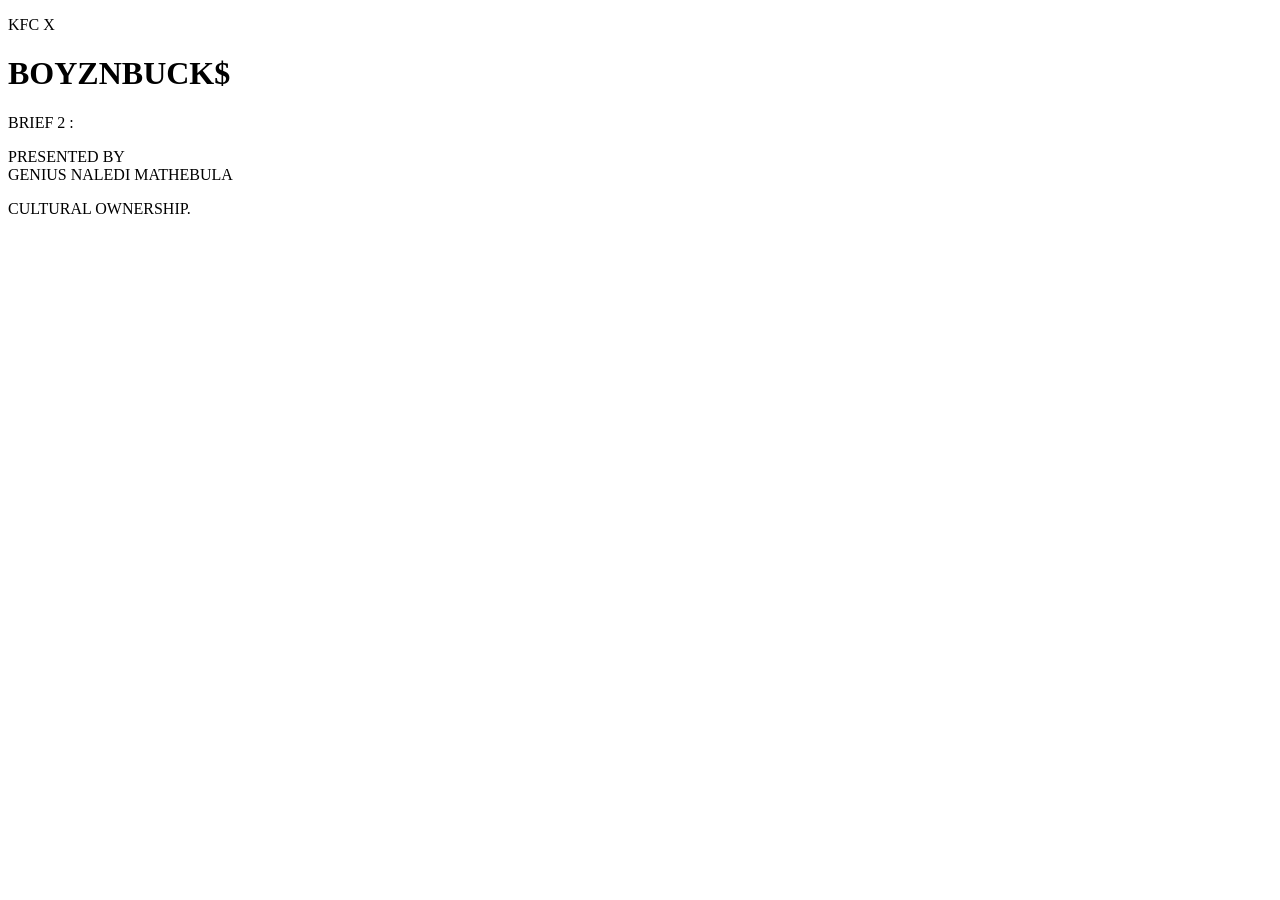
==== index.html @ d9305c6f "built cover page" ====
<!DOCTYPE html>
<html lang="en">
<head>
    <meta charset="UTF-8">
    <meta name="viewport" content="width=device-width, initial-scale=1.0">

    <title>KFC × BOYZNBUCK$</title>

    <link rel="stylesheet" href="css/style.css">
</head>

<body>

    <main class="cover">

        <div class="cover-content">

            <p class="eyebrow">KFC X</p>

            <h1>BOYZNBUCK$</h1>

            <p class="brief">BRIEF 2 :</p>

            <p class="presented">
                PRESENTED BY<br>
                GENIUS NALEDI MATHEBULA
            </p>

            <p class="theme">CULTURAL OWNERSHIP.</p>

        </div>

    </main>

    <script src="js/main.js"></script>

</body>
</html>
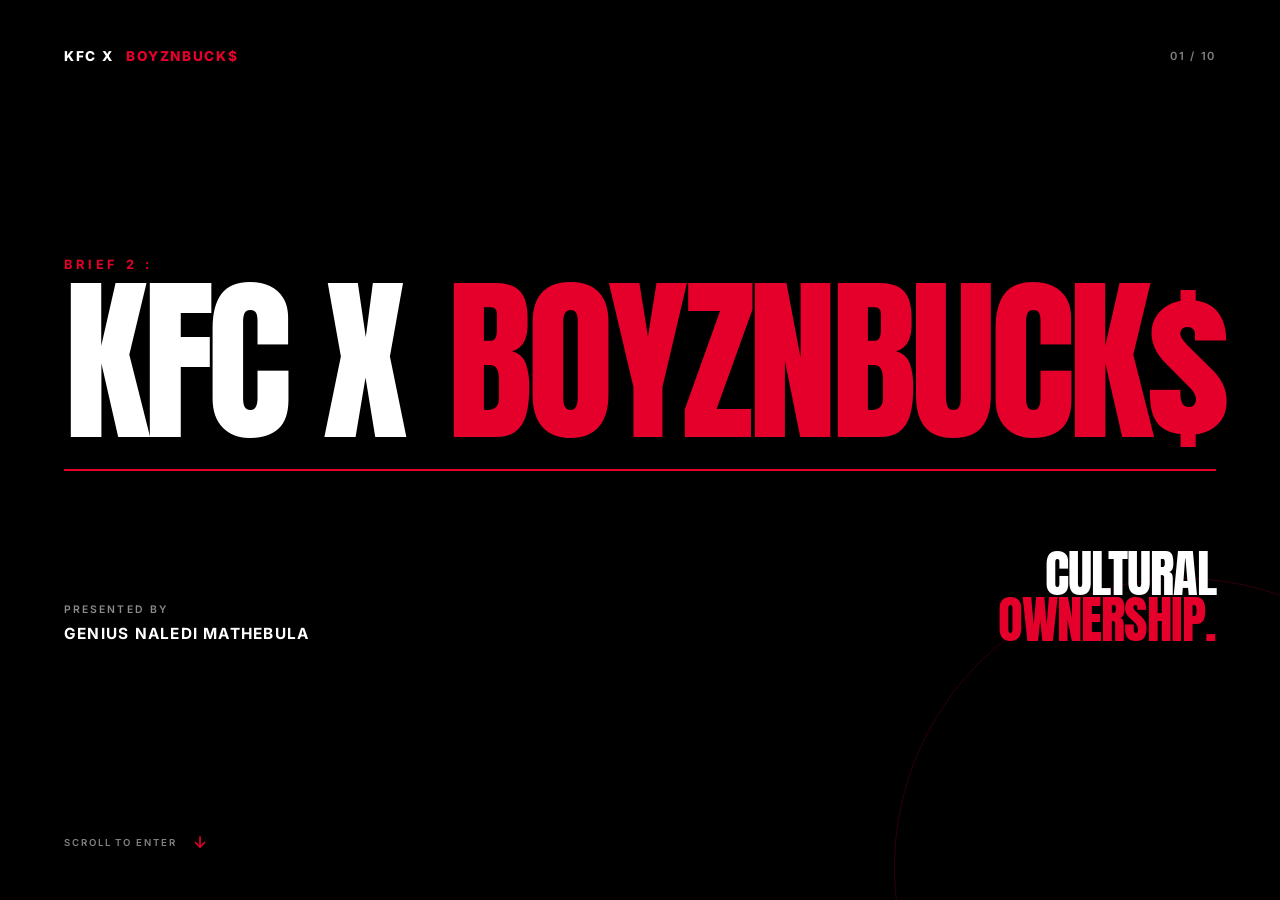
==== commit 773469ee: "refined collaboration title" ====
--- a/index.html
+++ b/index.html
@@ -1,38 +1,114 @@
 <!DOCTYPE html>
 <html lang="en">
+
 <head>
     <meta charset="UTF-8">
     <meta name="viewport" content="width=device-width, initial-scale=1.0">
 
-    <title>KFC × BOYZNBUCK$</title>
+    <title>KFC × BOYZNBUCK$ | Cultural Ownership</title>
 
+    <!-- Google Fonts -->
+    <link rel="preconnect" href="https://fonts.googleapis.com">
+    <link rel="preconnect" href="https://fonts.gstatic.com" crossorigin>
+
+    <link
+        href="https://fonts.googleapis.com/css2?family=Anton&family=Inter:wght@400;500;600;700;800;900&display=swap"
+        rel="stylesheet"
+    >
+
+    <!-- Main Stylesheet -->
     <link rel="stylesheet" href="css/style.css">
 </head>
 
 <body>
 
+    <!-- =================================
+         PAGE 01 — COVER
+    ================================== -->
+
     <main class="cover">
 
-        <div class="cover-content">
+        <!-- TOP BAR -->
+        <header class="cover-top">
 
-            <p class="eyebrow">KFC X</p>
+            <div class="brand-label">
+                KFC X
+                <span>BOYZNBUCK$</span>
+            </div>
 
-            <h1>BOYZNBUCK$</h1>
+            <div class="page-number">
+                01 / 10
+            </div>
 
-            <p class="brief">BRIEF 2 :</p>
+        </header>
 
-            <p class="presented">
-                PRESENTED BY<br>
-                GENIUS NALEDI MATHEBULA
+
+        <!-- MAIN CONTENT -->
+        <section class="cover-content">
+
+            <p class="brief">
+                BRIEF 2 :
             </p>
 
-            <p class="theme">CULTURAL OWNERSHIP.</p>
+           <h1 class="main-title">
+            <span class="kfc-title">KFC X</span>
+            <span class="boyz-title">BOYZNBUCK$</span>
+          </h1>
+            <div class="title-line"></div>
+
+
+            <!-- BOTTOM INFORMATION -->
+            <div class="bottom-content">
+
+                <div class="presented">
+
+                    <span>
+                        PRESENTED BY
+                    </span>
+
+                    <strong>
+                        GENIUS NALEDI MATHEBULA
+                    </strong>
+
+                </div>
+
+
+                <div class="theme">
+
+                    <span class="theme-white">
+                        CULTURAL
+                    </span>
+
+                    <span class="theme-red">
+                        OWNERSHIP.
+                    </span>
+
+                </div>
+
+            </div>
+
+        </section>
+
+
+        <!-- SCROLL INDICATOR -->
+        <div class="scroll-indicator">
+
+            <span>
+                SCROLL TO ENTER
+            </span>
+
+            <span class="scroll-arrow">
+                ↓
+            </span>
 
         </div>
 
     </main>
 
+
+    <!-- JavaScript -->
     <script src="js/main.js"></script>
 
 </body>
+
 </html>
--- a/css/style.css
+++ b/css/style.css
@@ -0,0 +1,493 @@
+/* =========================================
+   KFC × BOYZNBUCK$
+
+   PAGE 01 — COVER
+========================================= */
+
+
+/* =========================================
+   COLOUR SYSTEM
+========================================= */
+
+:root {
+    --black: #000000;
+    --white: #ffffff;
+    --kfc-red: #e4002b;
+    --soft-white: #f5f5f5;
+}
+
+
+/* =========================================
+   RESET
+========================================= */
+
+* {
+    margin: 0;
+    padding: 0;
+    box-sizing: border-box;
+}
+
+
+html {
+    scroll-behavior: smooth;
+}
+
+
+body {
+    width: 100%;
+    min-height: 100vh;
+
+    background: var(--black);
+    color: var(--white);
+
+    font-family: "Inter", Arial, Helvetica, sans-serif;
+
+    overflow-x: hidden;
+}
+
+
+/* =========================================
+   COVER
+========================================= */
+
+.cover {
+    position: relative;
+
+    width: 100%;
+    min-height: 100vh;
+
+    padding: 3rem 4rem;
+
+    display: flex;
+    align-items: center;
+
+    background: var(--black);
+
+    overflow: hidden;
+}
+
+
+/* =========================================
+   TOP BAR
+========================================= */
+
+.cover-top {
+    position: absolute;
+
+    top: 3rem;
+    left: 4rem;
+    right: 4rem;
+
+    display: flex;
+    align-items: center;
+    justify-content: space-between;
+
+    z-index: 10;
+}
+
+
+/* =========================================
+   BRAND LABEL
+========================================= */
+
+.brand-label {
+    display: flex;
+    align-items: center;
+
+    gap: 0.8rem;
+
+    font-size: 0.85rem;
+    font-weight: 800;
+
+    letter-spacing: 0.12em;
+
+    text-transform: uppercase;
+}
+
+
+.brand-label span {
+    color: var(--kfc-red);
+}
+
+
+/* =========================================
+   PAGE NUMBER
+========================================= */
+
+.page-number {
+    font-size: 0.7rem;
+
+    font-weight: 600;
+
+    letter-spacing: 0.15em;
+
+    color: rgba(255, 255, 255, 0.5);
+}
+
+
+/* =========================================
+   MAIN CONTENT
+========================================= */
+
+.cover-content {
+    position: relative;
+
+    z-index: 2;
+
+    width: 100%;
+    max-width: 1500px;
+
+    margin: 0 auto;
+}
+
+
+/* =========================================
+   BRIEF
+========================================= */
+
+.brief {
+    margin-bottom: 1rem;
+
+    font-size: clamp(0.75rem, 1vw, 1rem);
+
+    font-weight: 700;
+
+    letter-spacing: 0.3em;
+
+    color: var(--kfc-red);
+}
+
+
+/* =========================================
+   MAIN TITLE
+========================================= */
+
+.main-title {
+    font-family: "Anton", Impact, sans-serif;
+
+    font-size: clamp(5rem, 14vw, 13rem);
+
+    line-height: 0.82;
+
+    font-weight: 400;
+
+    letter-spacing: -0.035em;
+
+    text-transform: uppercase;
+
+    white-space: nowrap;
+
+    display: flex;
+    align-items: baseline;
+    gap: 0.25em;
+}
+
+
+/* =========================================
+   KFC X — WHITE
+========================================= */
+
+.kfc-title {
+    color: var(--white);
+}
+
+
+/* =========================================
+   BOYZNBUCK$ — RED
+========================================= */
+
+.boyz-title {
+    color: var(--kfc-red);
+}
+
+
+/* =========================================
+   RED LINE
+========================================= */
+
+.title-line {
+    width: 100%;
+
+    height: 2px;
+
+    margin-top: 2rem;
+
+    background: var(--kfc-red);
+
+    transform-origin: left;
+}
+
+
+/* =========================================
+   BOTTOM CONTENT
+========================================= */
+
+.bottom-content {
+    display: flex;
+
+    align-items: flex-end;
+
+    justify-content: space-between;
+
+    gap: 3rem;
+
+    margin-top: 5rem;
+}
+
+
+/* =========================================
+   PRESENTED BY
+========================================= */
+
+.presented {
+    display: flex;
+
+    flex-direction: column;
+
+    gap: 0.5rem;
+}
+
+
+.presented span {
+    font-size: 0.65rem;
+
+    font-weight: 600;
+
+    letter-spacing: 0.2em;
+
+    color: rgba(255, 255, 255, 0.55);
+}
+
+
+.presented strong {
+    font-size: clamp(0.8rem, 1.2vw, 1.1rem);
+
+    font-weight: 700;
+
+    letter-spacing: 0.08em;
+
+    text-transform: uppercase;
+}
+
+
+/* =========================================
+   CULTURAL OWNERSHIP
+========================================= */
+
+.theme {
+    display: flex;
+
+    flex-direction: column;
+
+    text-align: right;
+
+    font-family: "Anton", Impact, sans-serif;
+
+    font-size: clamp(2rem, 4vw, 4.5rem);
+
+    line-height: 0.9;
+
+    letter-spacing: -0.02em;
+
+    text-transform: uppercase;
+}
+
+
+.theme-white {
+    color: var(--white);
+}
+
+
+.theme-red {
+    color: var(--kfc-red);
+}
+
+
+/* =========================================
+   SCROLL INDICATOR
+========================================= */
+
+.scroll-indicator {
+    position: absolute;
+
+    left: 4rem;
+    bottom: 3rem;
+
+    display: flex;
+
+    align-items: center;
+
+    gap: 1rem;
+
+    font-size: 0.6rem;
+
+    font-weight: 600;
+
+    letter-spacing: 0.2em;
+
+    color: rgba(255, 255, 255, 0.5);
+
+    z-index: 10;
+}
+
+
+.scroll-arrow {
+    color: var(--kfc-red);
+
+    font-size: 1rem;
+
+    animation: arrowBounce 1.8s ease-in-out infinite;
+}
+
+
+/* =========================================
+   SUBTLE BACKGROUND DETAIL
+========================================= */
+
+.cover::before {
+    content: "";
+
+    position: absolute;
+
+    width: 45vw;
+    height: 45vw;
+
+    right: -15vw;
+    bottom: -20vw;
+
+    border: 1px solid rgba(228, 0, 43, 0.2);
+
+    border-radius: 50%;
+
+    pointer-events: none;
+}
+
+
+/* =========================================
+   ARROW ANIMATION
+========================================= */
+
+@keyframes arrowBounce {
+
+    0%,
+    100% {
+        transform: translateY(0);
+    }
+
+    50% {
+        transform: translateY(7px);
+    }
+}
+
+
+/* =========================================
+   TABLET
+========================================= */
+
+@media (max-width: 900px) {
+
+    .cover {
+        padding: 2rem;
+    }
+
+
+    .cover-top {
+        top: 2rem;
+
+        left: 2rem;
+        right: 2rem;
+    }
+
+
+    .main-title {
+        white-space: normal;
+
+        flex-wrap: wrap;
+
+        gap: 0.15em;
+    }
+
+
+    .bottom-content {
+        margin-top: 4rem;
+    }
+
+
+    .scroll-indicator {
+        left: 2rem;
+        bottom: 2rem;
+    }
+}
+
+
+/* =========================================
+   MOBILE
+========================================= */
+
+@media (max-width: 600px) {
+
+    .cover {
+        min-height: 100svh;
+
+        padding: 1.5rem;
+    }
+
+
+    .cover-top {
+        top: 1.5rem;
+
+        left: 1.5rem;
+        right: 1.5rem;
+    }
+
+
+    .brand-label {
+        font-size: 0.65rem;
+
+        gap: 0.45rem;
+
+        letter-spacing: 0.08em;
+    }
+
+
+    .page-number {
+        font-size: 0.55rem;
+    }
+
+
+    .main-title {
+        font-size: clamp(4rem, 19vw, 7rem);
+
+        line-height: 0.85;
+
+        gap: 0.12em;
+    }
+
+
+    .title-line {
+        margin-top: 1.5rem;
+    }
+
+
+    .bottom-content {
+        flex-direction: column;
+
+        align-items: flex-start;
+
+        margin-top: 3rem;
+
+        gap: 2.5rem;
+    }
+
+
+    .theme {
+        text-align: left;
+
+        font-size: clamp(2.5rem, 13vw, 4rem);
+    }
+
+
+    .scroll-indicator {
+        display: none;
+    }
+}
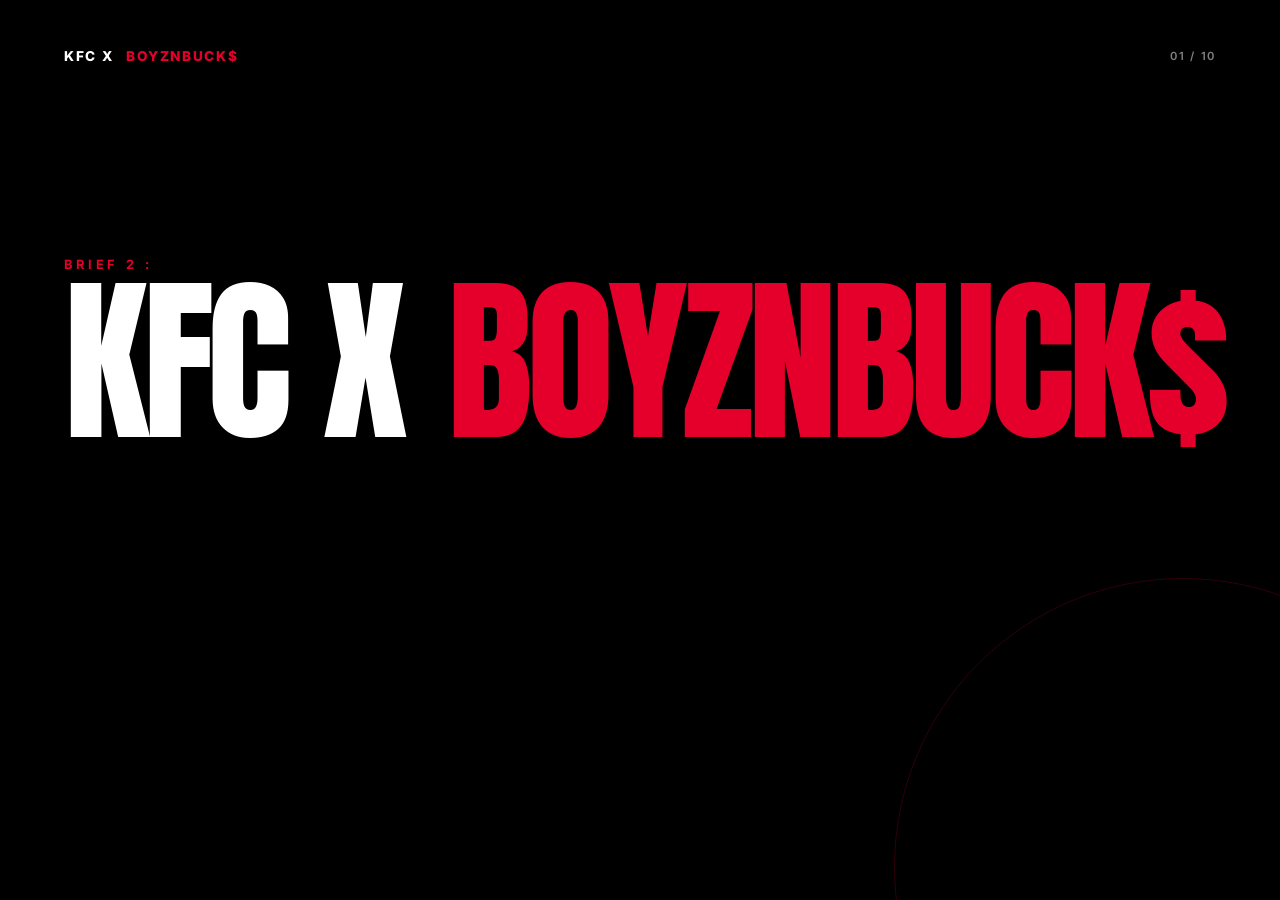
==== commit acb2d001: "added page navigation" ====
--- a/index.html
+++ b/index.html
@@ -91,18 +91,11 @@
 
 
         <!-- SCROLL INDICATOR -->
-        <div class="scroll-indicator">
-
-            <span>
-                SCROLL TO ENTER
-            </span>
-
-            <span class="scroll-arrow">
-                ↓
-            </span>
-
-        </div>
-
+        <a href="genius.html" class="scroll-indicator">
+            <span>SCROLL TO ENTER</span>
+            <span class="scroll-arrow">↓</span>
+        </a>
+        
     </main>
 
 
--- a/css/style.css
+++ b/css/style.css
@@ -309,27 +309,22 @@
 
 .scroll-indicator {
     position: absolute;
-
-    left: 4rem;
-    bottom: 3rem;
-
-    display: flex;
-
+    bottom: 2rem;
+    left: 50%;
+    transform: translateX(-50%);
+    display: flex;
+    flex-direction: column;
     align-items: center;
-
-    gap: 1rem;
-
-    font-size: 0.6rem;
-
-    font-weight: 600;
-
+    gap: 0.5rem;
+    color: var(--white);
+    text-decoration: none;
+    font-size: 0.65rem;
+    font-weight: 700;
     letter-spacing: 0.2em;
-
-    color: rgba(255, 255, 255, 0.5);
-
-    z-index: 10;
-}
-
+    text-transform: uppercase;
+    cursor: pointer;
+    z-index: 20;
+}
 
 .scroll-arrow {
     color: var(--kfc-red);
@@ -381,6 +376,62 @@
 
 
 /* =========================================
+   PAGE LOAD ANIMATION STATES
+========================================= */
+
+.brand-label {
+    opacity: 0;
+    transform: translateY(-20px);
+}
+
+
+.page-number {
+    opacity: 0;
+}
+
+
+.brief {
+    opacity: 0;
+    transform: translateY(20px);
+}
+
+
+.kfc-title {
+    opacity: 0;
+    transform: translateX(-80px);
+}
+
+
+.boyz-title {
+    opacity: 0;
+    transform: translateX(80px);
+}
+
+
+.title-line {
+    opacity: 0;
+    transform: scaleX(0);
+}
+
+
+.presented {
+    opacity: 0;
+    transform: translateY(30px);
+}
+
+
+.theme {
+    opacity: 0;
+    transform: translateY(30px);
+}
+
+
+.scroll-indicator {
+    opacity: 0;
+}
+
+
+/* =========================================
    TABLET
 ========================================= */
 
@@ -490,4 +541,389 @@
     .scroll-indicator {
         display: none;
     }
+}
+
+
+
+/* =========================================
+   PAGE 02 — GENIUS NALEDI MATHEBULA
+========================================= */
+
+
+/* =========================================
+   PAGE 02 BASE
+========================================= */
+
+.genius-page {
+    position: relative;
+
+    width: 100%;
+    min-height: 100vh;
+
+    padding: 3rem 4rem;
+
+    display: flex;
+    align-items: center;
+
+    background: var(--black);
+
+    color: var(--white);
+
+    overflow: hidden;
+}
+
+
+/* =========================================
+   PAGE 02 TOP BAR
+========================================= */
+
+.genius-top {
+    position: absolute;
+
+    top: 3rem;
+    left: 4rem;
+    right: 4rem;
+
+    display: flex;
+    align-items: center;
+    justify-content: space-between;
+
+    z-index: 10;
+}
+
+
+.page-label {
+    font-size: 0.75rem;
+
+    font-weight: 800;
+
+    letter-spacing: 0.15em;
+
+    text-transform: uppercase;
+
+    color: var(--white);
+}
+
+
+/* =========================================
+   PAGE 02 CONTENT
+========================================= */
+
+.genius-content {
+    width: 100%;
+    max-width: 1500px;
+
+    margin: 0 auto;
+
+    position: relative;
+
+    z-index: 2;
+}
+
+
+/* =========================================
+   INTRO LABEL
+========================================= */
+
+.intro-label {
+    margin-bottom: 1.5rem;
+
+    font-size: 0.8rem;
+
+    font-weight: 700;
+
+    letter-spacing: 0.3em;
+
+    color: var(--kfc-red);
+
+    text-transform: uppercase;
+}
+
+
+/* =========================================
+   GENIUS NAME
+========================================= */
+
+.genius-name {
+    max-width: 1200px;
+
+    font-family: "Anton", Impact, sans-serif;
+
+    font-size: clamp(5rem, 12vw, 12rem);
+
+    line-height: 0.82;
+
+    font-weight: 400;
+
+    letter-spacing: -0.035em;
+
+    text-transform: uppercase;
+}
+
+
+/* =========================================
+   NAME ACCENT
+========================================= */
+
+.genius-name span {
+    color: var(--kfc-red);
+}
+
+
+/* =========================================
+   DIVIDER
+========================================= */
+
+.genius-divider {
+    width: 100%;
+
+    height: 2px;
+
+    margin-top: 3rem;
+
+    background: var(--kfc-red);
+}
+
+
+/* =========================================
+   DESCRIPTION
+========================================= */
+
+.genius-description {
+    max-width: 650px;
+
+    margin-top: 3rem;
+}
+
+
+.genius-description p {
+    font-size: clamp(1rem, 1.6vw, 1.5rem);
+
+    line-height: 1.5;
+
+    font-weight: 500;
+
+    letter-spacing: -0.01em;
+
+    color: var(--soft-white);
+}
+
+
+/* =========================================
+   PAGE FOOTER
+========================================= */
+
+.page-footer {
+    position: absolute;
+
+    left: 4rem;
+    right: 4rem;
+    bottom: 3rem;
+
+    display: flex;
+
+    align-items: center;
+
+    gap: 1.5rem;
+
+    font-size: 0.6rem;
+
+    font-weight: 700;
+
+    letter-spacing: 0.18em;
+
+    color: rgba(255, 255, 255, 0.45);
+
+    text-transform: uppercase;
+}
+
+
+.footer-line {
+    width: 80px;
+
+    height: 1px;
+
+    background: var(--kfc-red);
+}
+
+
+/* =========================================
+   SUBTLE RED DETAIL
+========================================= */
+
+.genius-page::before {
+    content: "";
+
+    position: absolute;
+
+    width: 35vw;
+    height: 35vw;
+
+    right: -12vw;
+    top: -15vw;
+
+    border: 1px solid rgba(228, 0, 43, 0.25);
+
+    border-radius: 50%;
+
+    pointer-events: none;
+}
+
+
+/* =========================================
+   PAGE 02 TABLET
+========================================= */
+
+@media (max-width: 900px) {
+
+    .genius-page {
+        padding: 2rem;
+    }
+
+
+    .genius-top {
+        top: 2rem;
+
+        left: 2rem;
+        right: 2rem;
+    }
+
+
+    .genius-name {
+        font-size: clamp(4rem, 13vw, 9rem);
+    }
+
+
+    .page-footer {
+        left: 2rem;
+        right: 2rem;
+
+        bottom: 2rem;
+    }
+}
+
+
+/* =========================================
+   PAGE 02 MOBILE
+========================================= */
+
+@media (max-width: 600px) {
+
+    .genius-page {
+        min-height: 100svh;
+
+        padding: 1.5rem;
+    }
+
+
+    .genius-top {
+        top: 1.5rem;
+
+        left: 1.5rem;
+        right: 1.5rem;
+    }
+
+
+    .page-label {
+        font-size: 0.6rem;
+    }
+
+
+    .genius-name {
+        font-size: clamp(4rem, 18vw, 7rem);
+
+        line-height: 0.86;
+    }
+
+
+    .genius-divider {
+        margin-top: 2rem;
+    }
+
+
+    .genius-description {
+        margin-top: 2rem;
+    }
+
+
+    .genius-description p {
+        font-size: 1rem;
+    }
+
+
+    .page-footer {
+        left: 1.5rem;
+        right: 1.5rem;
+
+        bottom: 1.5rem;
+
+        gap: 0.8rem;
+    }
+
+
+    .footer-line {
+        width: 40px;
+    }
+}
+
+
+/* =========================================
+   PAGE NAVIGATION
+========================================= */
+
+.page-footer {
+    position: absolute;
+
+    left: 4rem;
+    right: 4rem;
+    bottom: 3rem;
+
+    display: flex;
+    align-items: center;
+    justify-content: space-between;
+
+    font-size: 0.6rem;
+    font-weight: 700;
+
+    letter-spacing: 0.18em;
+
+    text-transform: uppercase;
+
+    z-index: 20;
+}
+
+
+.page-progress {
+    display: flex;
+    align-items: center;
+
+    gap: 1.5rem;
+
+    color: rgba(255, 255, 255, 0.45);
+}
+
+
+.page-nav {
+    color: var(--white);
+
+    text-decoration: none;
+
+    transition:
+        color 0.3s ease,
+        transform 0.3s ease;
+}
+
+
+.page-nav:hover {
+    color: var(--kfc-red);
+}
+
+
+.previous:hover {
+    transform: translateX(-5px);
+}
+
+
+.next:hover {
+    transform: translateX(5px);
 }
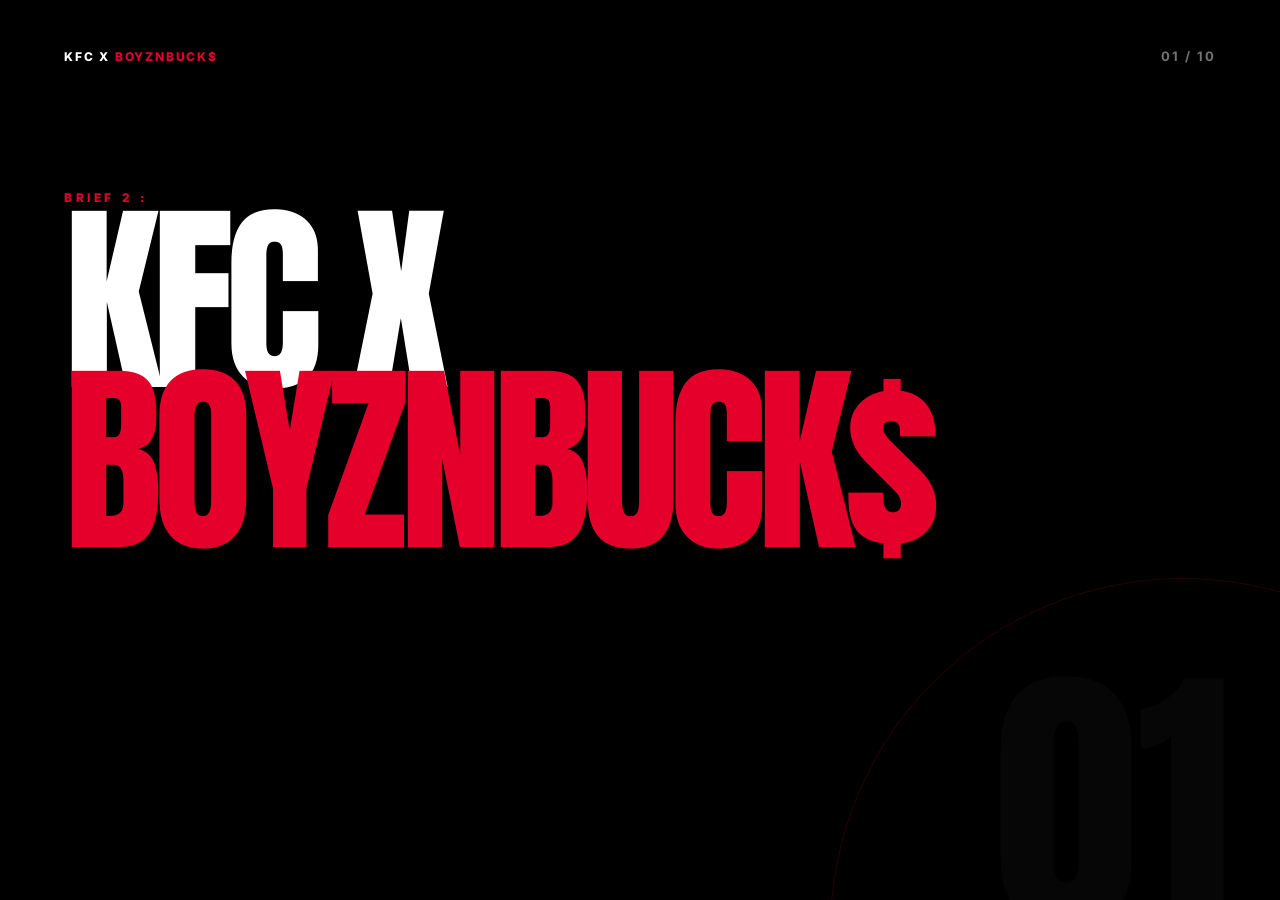
==== commit 349d722c: "build page 6 ,brand role" ====
--- a/index.html
+++ b/index.html
@@ -8,13 +8,14 @@
     <title>KFC × BOYZNBUCK$ | Cultural Ownership</title>
 
     <!-- Google Fonts -->
-    <link rel="preconnect" href="https://fonts.googleapis.com">
+      <link rel="preconnect" href="https://fonts.googleapis.com">
     <link rel="preconnect" href="https://fonts.gstatic.com" crossorigin>
 
     <link
         href="https://fonts.googleapis.com/css2?family=Anton&family=Inter:wght@400;500;600;700;800;900&display=swap"
         rel="stylesheet"
     >
+
 
     <!-- Main Stylesheet -->
     <link rel="stylesheet" href="css/style.css">
@@ -95,7 +96,7 @@
             <span>SCROLL TO ENTER</span>
             <span class="scroll-arrow">↓</span>
         </a>
-        
+
     </main>
 
 
--- a/css/style.css
+++ b/css/style.css
@@ -1,25 +1,22 @@
-/* =========================================
+/* =========================================================
    KFC × BOYZNBUCK$
-
-   PAGE 01 — COVER
-========================================= */
-
-
-/* =========================================
-   COLOUR SYSTEM
-========================================= */
+   GLOBAL STYLE SYSTEM
+   PAGES 01 — 03
+========================================================= */
 
 :root {
     --black: #000000;
     --white: #ffffff;
     --kfc-red: #e4002b;
     --soft-white: #f5f5f5;
-}
-
-
-/* =========================================
+    --muted-white: rgba(255, 255, 255, 0.68);
+    --faint-white: rgba(255, 255, 255, 0.45);
+}
+
+
+/* =========================================================
    RESET
-========================================= */
+========================================================= */
 
 * {
     margin: 0;
@@ -27,51 +24,274 @@
     box-sizing: border-box;
 }
 
-
 html {
     scroll-behavior: smooth;
 }
-
 
 body {
     width: 100%;
     min-height: 100vh;
-
     background: var(--black);
     color: var(--white);
-
     font-family: "Inter", Arial, Helvetica, sans-serif;
-
     overflow-x: hidden;
 }
 
-
-/* =========================================
-   COVER
-========================================= */
+a {
+    color: inherit;
+}
+
+
+/* =========================================================
+   PAGE 01 — COVER
+========================================================= */
 
 .cover {
     position: relative;
-
     width: 100%;
     min-height: 100vh;
-
+    min-height: 100svh;
     padding: 3rem 4rem;
-
+    background: var(--black);
+    color: var(--white);
+    overflow: hidden;
+
+    display: flex;
+    flex-direction: column;
+}
+
+
+/* TOP BAR */
+
+.cover-top {
+    position: relative;
+    width: 100%;
     display: flex;
     align-items: center;
+    justify-content: space-between;
+    z-index: 10;
+}
+
+.brand-label {
+    font-size: 0.75rem;
+    font-weight: 800;
+    letter-spacing: 0.15em;
+    text-transform: uppercase;
+}
+
+.brand-label span {
+    color: var(--kfc-red);
+}
+
+.cover .page-number {
+    color: var(--faint-white);
+}
+
+
+/* COVER CONTENT */
+
+.cover-content {
+    position: relative;
+    flex: 1;
+
+    display: flex;
+    flex-direction: column;
+    justify-content: center;
+
+    padding: 8vh 0 6vh;
+    z-index: 5;
+}
+
+.brief {
+    margin-bottom: 1rem;
+
+    color: var(--kfc-red);
+    font-size: 0.75rem;
+    font-weight: 800;
+    letter-spacing: 0.3em;
+    text-transform: uppercase;
+}
+
+
+/* MAIN TITLE */
+
+.main-title {
+    display: flex;
+    flex-direction: column;
+
+    margin: 0;
+
+    font-family: "Anton", Impact, sans-serif;
+    font-size: clamp(6rem, 16vw, 16rem);
+    font-weight: 400;
+    line-height: 0.78;
+    letter-spacing: -0.045em;
+    text-transform: uppercase;
+}
+
+.kfc-title {
+    color: var(--white);
+}
+
+.boyz-title {
+    color: var(--kfc-red);
+}
+
+
+/* TITLE LINE */
+
+.title-line {
+    width: min(500px, 45vw);
+    height: 1px;
+
+    margin-top: 2.5rem;
+
+    background: rgba(255, 255, 255, 0.35);
+}
+
+
+/* BOTTOM CONTENT */
+
+.bottom-content {
+    display: flex;
+    align-items: flex-end;
+    justify-content: space-between;
+
+    margin-top: 5rem;
+}
+
+.presented {
+    display: flex;
+    flex-direction: column;
+    gap: 0.4rem;
+}
+
+.presented span {
+    color: var(--faint-white);
+
+    font-size: 0.6rem;
+    font-weight: 700;
+    letter-spacing: 0.2em;
+    text-transform: uppercase;
+}
+
+.presented strong {
+    font-size: 0.75rem;
+    font-weight: 800;
+    letter-spacing: 0.08em;
+    text-transform: uppercase;
+}
+
+.theme {
+    display: flex;
+    flex-direction: column;
+
+    font-family: "Anton", Impact, sans-serif;
+    font-size: clamp(2rem, 4vw, 4.5rem);
+    line-height: 0.8;
+    text-align: right;
+    text-transform: uppercase;
+}
+
+.theme-white {
+    color: var(--white);
+}
+
+.theme-red {
+    color: var(--kfc-red);
+}
+
+
+/* SCROLL INDICATOR */
+
+.scroll-indicator {
+    position: absolute;
+    bottom: 3rem;
+    left: 50%;
+
+    display: flex;
+    flex-direction: column;
+    align-items: center;
+    gap: 0.5rem;
+
+    color: var(--white);
+    text-decoration: none;
+
+    transform: translateX(-50%);
+    z-index: 20;
+}
+
+.scroll-indicator span:first-child {
+    font-size: 0.55rem;
+    font-weight: 700;
+    letter-spacing: 0.2em;
+}
+
+.scroll-arrow {
+    color: var(--kfc-red);
+    font-size: 1.2rem;
+
+    animation: arrowBounce 1.5s ease-in-out infinite;
+}
+
+
+/* PAGE 01 BACKGROUND */
+
+.cover::before {
+    content: "";
+
+    position: absolute;
+    width: 55vw;
+    height: 55vw;
+
+    right: -20vw;
+    bottom: -30vw;
+
+    border: 1px solid rgba(228, 0, 43, 0.18);
+    border-radius: 50%;
+
+    pointer-events: none;
+}
+
+.cover::after {
+    content: "01";
+
+    position: absolute;
+    right: 3rem;
+    bottom: -3rem;
+
+    font-family: "Anton", Impact, sans-serif;
+    font-size: 18rem;
+    line-height: 1;
+
+    color: rgba(255, 255, 255, 0.025);
+
+    pointer-events: none;
+}
+
+
+/* =========================================================
+   PAGE 02 — GENIUS
+========================================================= */
+
+.genius-page {
+    position: relative;
+    width: 100%;
+    min-height: 100vh;
+    min-height: 100svh;
+
+    padding: 3rem 4rem 8rem;
 
     background: var(--black);
+    color: var(--white);
 
     overflow: hidden;
 }
 
 
-/* =========================================
-   TOP BAR
-========================================= */
-
-.cover-top {
+/* TOP BAR */
+
+.genius-top {
     position: absolute;
 
     top: 3rem;
@@ -82,264 +302,144 @@
     align-items: center;
     justify-content: space-between;
 
-    z-index: 10;
-}
-
-
-/* =========================================
-   BRAND LABEL
-========================================= */
-
-.brand-label {
-    display: flex;
-    align-items: center;
-
-    gap: 0.8rem;
-
-    font-size: 0.85rem;
+    z-index: 20;
+}
+
+.genius-top .page-label {
+    font-size: 0.75rem;
     font-weight: 800;
-
-    letter-spacing: 0.12em;
-
-    text-transform: uppercase;
-}
-
-
-.brand-label span {
-    color: var(--kfc-red);
-}
-
-
-/* =========================================
-   PAGE NUMBER
-========================================= */
-
-.page-number {
-    font-size: 0.7rem;
-
-    font-weight: 600;
-
     letter-spacing: 0.15em;
-
-    color: rgba(255, 255, 255, 0.5);
-}
-
-
-/* =========================================
-   MAIN CONTENT
-========================================= */
-
-.cover-content {
+}
+
+.genius-top .page-number {
+    color: var(--faint-white);
+}
+
+
+/* MAIN CONTENT */
+
+.genius-content {
     position: relative;
-
-    z-index: 2;
 
     width: 100%;
     max-width: 1500px;
 
+    min-height: calc(100vh - 12rem);
+
     margin: 0 auto;
-}
-
-
-/* =========================================
-   BRIEF
-========================================= */
-
-.brief {
-    margin-bottom: 1rem;
-
-    font-size: clamp(0.75rem, 1vw, 1rem);
-
-    font-weight: 700;
-
+
+    display: flex;
+    flex-direction: column;
+    justify-content: center;
+
+    padding-top: 3rem;
+
+    z-index: 5;
+}
+
+
+/* A PITCH BY */
+
+.genius-content .intro-label {
+    margin-bottom: 1.5rem;
+
+    color: var(--kfc-red);
+
+    font-size: 0.75rem;
+    font-weight: 800;
     letter-spacing: 0.3em;
-
+    text-transform: uppercase;
+
+    opacity: 0;
+    animation: page2LabelIn 0.8s ease forwards;
+    animation-delay: 0.15s;
+}
+
+
+/* NAME */
+
+.genius-name {
+    max-width: 1000px;
+
+    font-family: "Anton", Impact, sans-serif;
+    font-size: clamp(5rem, 12vw, 12rem);
+    font-weight: 400;
+    line-height: 0.78;
+    letter-spacing: -0.04em;
+
+    text-transform: uppercase;
+
+    color: var(--white);
+
+    opacity: 0;
+
+    animation: page2NameIn 1s ease forwards;
+    animation-delay: 0.3s;
+}
+
+.genius-name span {
     color: var(--kfc-red);
 }
 
 
-/* =========================================
-   MAIN TITLE
-========================================= */
-
-.main-title {
+/* DIVIDER */
+
+.genius-divider {
+    width: min(500px, 45vw);
+    height: 1px;
+
+    margin: 2.5rem 0;
+
+    background: rgba(255, 255, 255, 0.3);
+
+    transform-origin: left;
+
+    animation: dividerIn 1s ease forwards;
+}
+
+
+/* DESCRIPTION */
+
+.genius-description {
+    max-width: 700px;
+
+    margin-left: 20%;
+
+    opacity: 0;
+
+    animation: descriptionIn 0.9s ease forwards;
+    animation-delay: 0.7s;
+}
+
+.genius-description p {
+    color: var(--muted-white);
+
+    font-size: clamp(0.9rem, 1.3vw, 1.15rem);
+    line-height: 1.7;
+    font-weight: 500;
+}
+
+
+/* PAGE 02 BACKGROUND */
+
+.genius-page::before {
+    content: "02";
+
+    position: absolute;
+
+    right: -1rem;
+    bottom: -4rem;
+
     font-family: "Anton", Impact, sans-serif;
-
-    font-size: clamp(5rem, 14vw, 13rem);
-
-    line-height: 0.82;
-
-    font-weight: 400;
-
-    letter-spacing: -0.035em;
-
-    text-transform: uppercase;
-
-    white-space: nowrap;
-
-    display: flex;
-    align-items: baseline;
-    gap: 0.25em;
-}
-
-
-/* =========================================
-   KFC X — WHITE
-========================================= */
-
-.kfc-title {
-    color: var(--white);
-}
-
-
-/* =========================================
-   BOYZNBUCK$ — RED
-========================================= */
-
-.boyz-title {
-    color: var(--kfc-red);
-}
-
-
-/* =========================================
-   RED LINE
-========================================= */
-
-.title-line {
-    width: 100%;
-
-    height: 2px;
-
-    margin-top: 2rem;
-
-    background: var(--kfc-red);
-
-    transform-origin: left;
-}
-
-
-/* =========================================
-   BOTTOM CONTENT
-========================================= */
-
-.bottom-content {
-    display: flex;
-
-    align-items: flex-end;
-
-    justify-content: space-between;
-
-    gap: 3rem;
-
-    margin-top: 5rem;
-}
-
-
-/* =========================================
-   PRESENTED BY
-========================================= */
-
-.presented {
-    display: flex;
-
-    flex-direction: column;
-
-    gap: 0.5rem;
-}
-
-
-.presented span {
-    font-size: 0.65rem;
-
-    font-weight: 600;
-
-    letter-spacing: 0.2em;
-
-    color: rgba(255, 255, 255, 0.55);
-}
-
-
-.presented strong {
-    font-size: clamp(0.8rem, 1.2vw, 1.1rem);
-
-    font-weight: 700;
-
-    letter-spacing: 0.08em;
-
-    text-transform: uppercase;
-}
-
-
-/* =========================================
-   CULTURAL OWNERSHIP
-========================================= */
-
-.theme {
-    display: flex;
-
-    flex-direction: column;
-
-    text-align: right;
-
-    font-family: "Anton", Impact, sans-serif;
-
-    font-size: clamp(2rem, 4vw, 4.5rem);
-
-    line-height: 0.9;
-
-    letter-spacing: -0.02em;
-
-    text-transform: uppercase;
-}
-
-
-.theme-white {
-    color: var(--white);
-}
-
-
-.theme-red {
-    color: var(--kfc-red);
-}
-
-
-/* =========================================
-   SCROLL INDICATOR
-========================================= */
-
-.scroll-indicator {
-    position: absolute;
-    bottom: 2rem;
-    left: 50%;
-    transform: translateX(-50%);
-    display: flex;
-    flex-direction: column;
-    align-items: center;
-    gap: 0.5rem;
-    color: var(--white);
-    text-decoration: none;
-    font-size: 0.65rem;
-    font-weight: 700;
-    letter-spacing: 0.2em;
-    text-transform: uppercase;
-    cursor: pointer;
-    z-index: 20;
-}
-
-.scroll-arrow {
-    color: var(--kfc-red);
-
-    font-size: 1rem;
-
-    animation: arrowBounce 1.8s ease-in-out infinite;
-}
-
-
-/* =========================================
-   SUBTLE BACKGROUND DETAIL
-========================================= */
-
-.cover::before {
+    font-size: 25rem;
+    line-height: 1;
+
+    color: rgba(255, 255, 255, 0.025);
+
+    pointer-events: none;
+}
+
+.genius-page::after {
     content: "";
 
     position: absolute;
@@ -347,23 +447,698 @@
     width: 45vw;
     height: 45vw;
 
-    right: -15vw;
-    bottom: -20vw;
-
-    border: 1px solid rgba(228, 0, 43, 0.2);
-
+    left: -25vw;
+    top: 15vh;
+
+    border: 1px solid rgba(228, 0, 43, 0.12);
     border-radius: 50%;
 
     pointer-events: none;
 }
 
 
-/* =========================================
-   ARROW ANIMATION
-========================================= */
+/* =========================================================
+   PAGE 03 — WHO ARE BOYZnBUCK$?
+========================================================= */
+
+.boyz-page {
+    position: relative;
+
+    width: 100%;
+    min-height: 100vh;
+
+    padding: 3rem 4rem 8rem;
+
+    background: var(--black);
+    color: var(--white);
+
+    overflow: hidden;
+}
+
+
+/* =========================================================
+   PAGE 03 TOP BAR
+========================================================= */
+
+.boyz-top {
+    position: absolute;
+
+    top: 3rem;
+    left: 4rem;
+    right: 4rem;
+
+    display: flex;
+    align-items: center;
+    justify-content: space-between;
+
+    z-index: 20;
+}
+
+.boyz-top .page-label {
+    font-size: 0.75rem;
+    font-weight: 800;
+    letter-spacing: 0.15em;
+    text-transform: uppercase;
+}
+
+.boyz-top .page-number {
+    color: var(--faint-white);
+}
+
+
+/* =========================================================
+   PAGE 03 MAIN CONTENT
+========================================================= */
+
+.boyz-content {
+    position: relative;
+
+    width: 100%;
+    max-width: 1500px;
+
+    margin: 0 auto;
+
+    padding-top: 13vh;
+
+    z-index: 5;
+}
+
+
+/* =========================================================
+   PAGE 03 HERO
+========================================================= */
+
+.boyz-hero {
+    position: relative;
+
+    display: flex;
+    flex-direction: column;
+    align-items: flex-start;
+
+    z-index: 5;
+}
+
+
+/* =========================================================
+   THE COLLECTIVE
+========================================================= */
+
+.boyz-hero .intro-label {
+    display: block;
+
+    margin-bottom: 1.8rem;
+
+    color: var(--kfc-red);
+
+    font-size: 0.75rem;
+    font-weight: 800;
+    letter-spacing: 0.32em;
+    line-height: 1;
+
+    text-transform: uppercase;
+
+    opacity: 0;
+
+    animation: collectiveIn 0.7s ease forwards;
+    animation-delay: 0.1s;
+}
+
+
+/* =========================================================
+   BOYZnBUCK$ MAIN HEADING
+========================================================= */
+
+.boyz-heading {
+    display: block;
+
+    margin: 0;
+
+    font-family: "Anton", Impact, sans-serif;
+
+    font-size: clamp(5.5rem, 13vw, 14rem);
+    font-weight: 400;
+
+    line-height: 0.76;
+
+    letter-spacing: -0.045em;
+
+    text-transform: uppercase;
+
+    color: var(--white);
+
+    opacity: 0;
+
+    animation: headingIn 0.95s ease forwards;
+    animation-delay: 0.3s;
+}
+
+.boyz-heading span {
+    color: var(--kfc-red);
+}
+
+
+/* =========================================================
+   INTRO STATEMENT
+========================================================= */
+
+.intro-statement {
+    max-width: 700px;
+
+    margin-top: 2.5rem;
+
+    font-family: "Anton", Impact, sans-serif;
+
+    font-size: clamp(1.8rem, 3.2vw, 3.6rem);
+
+    line-height: 0.9;
+
+    letter-spacing: -0.02em;
+
+    text-transform: uppercase;
+
+    color: var(--white);
+
+    opacity: 0;
+
+    animation: statementIn 0.8s ease forwards;
+    animation-delay: 0.6s;
+}
+
+
+/* =========================================================
+   ARTIST LIST
+========================================================= */
+
+.boyz-members {
+    position: relative;
+
+    width: 100%;
+
+    display: flex;
+    flex-wrap: wrap;
+    align-items: center;
+
+    gap: 0.55rem 1.1rem;
+
+    margin-top: 4rem;
+    padding: 1.3rem 0;
+
+    border-top: 1px solid rgba(255, 255, 255, 0.25);
+    border-bottom: 1px solid rgba(255, 255, 255, 0.25);
+
+    z-index: 10;
+
+    opacity: 0;
+
+    animation: membersIn 0.8s ease forwards;
+    animation-delay: 0.8s;
+}
+
+
+/* MEMBERS */
+
+.boyz-members span {
+    display: inline-block;
+
+    color: var(--white);
+
+    font-size: clamp(0.62rem, 0.85vw, 0.85rem);
+
+    font-weight: 800;
+
+    letter-spacing: 0.07em;
+
+    text-transform: uppercase;
+
+    white-space: nowrap;
+
+    transition:
+        color 0.3s ease,
+        transform 0.3s ease;
+}
+
+
+/* RED MEMBERS */
+
+.boyz-members .red-name {
+    color: var(--kfc-red);
+}
+
+
+/* HOVER */
+
+.boyz-members span:hover {
+    transform: translateY(-3px);
+}
+
+
+/* =========================================================
+   PAGE 03 STORY
+========================================================= */
+
+.boyz-story {
+    position: relative;
+
+    width: 100%;
+
+    min-height: 53rem;
+
+    margin-top: 3.5rem;
+
+    padding-bottom: 5rem;
+
+    z-index: 5;
+}
+
+
+/* =========================================================
+   STORY BLOCK
+========================================================= */
+
+.story-block {
+    position: absolute;
+
+    width: 27%;
+
+    padding-top: 1.1rem;
+
+    border-top: 1px solid rgba(255, 255, 255, 0.3);
+
+    z-index: 5;
+
+    opacity: 0;
+}
+
+
+/* =========================================================
+   01 — WHAT THEY DID
+   TOP LEFT
+========================================================= */
+
+.story-left {
+    left: 0;
+    top: 0;
+
+    animation: storyLeftIn 0.8s ease forwards;
+    animation-delay: 1s;
+}
+
+
+/* =========================================================
+   02 — WHY THEY MATTER
+   MIDDLE + UNDERNEATH
+========================================================= */
+
+.story-center {
+    left: 36%;
+    top: 13rem;
+
+    animation: storyCenterIn 0.8s ease forwards;
+    animation-delay: 1.15s;
+}
+
+
+/* =========================================================
+   03 — WHY THEY FIT KFC
+   BOTTOM RIGHT
+========================================================= */
+
+.story-right {
+    right: 0;
+    top: 27rem;
+
+    animation: storyRightIn 0.8s ease forwards;
+    animation-delay: 1.3s;
+}
+
+
+/* =========================================================
+   STORY NUMBER
+========================================================= */
+
+.story-block .info-number {
+    display: block;
+
+    margin-bottom: 1.2rem;
+
+    color: var(--kfc-red);
+
+    font-size: 0.65rem;
+    font-weight: 800;
+
+    letter-spacing: 0.2em;
+}
+
+
+/* =========================================================
+   STORY HEADINGS
+========================================================= */
+
+.story-block h2 {
+    margin-bottom: 1.3rem;
+
+    font-family: "Anton", Impact, sans-serif;
+
+    font-size: clamp(2.5rem, 4vw, 4.8rem);
+
+    font-weight: 400;
+
+    line-height: 0.82;
+
+    letter-spacing: -0.025em;
+
+    text-transform: uppercase;
+
+    color: var(--white);
+}
+
+
+/* RED WORD */
+
+.story-block h2 span {
+    color: var(--kfc-red);
+}
+
+
+/* =========================================================
+   STORY PARAGRAPHS
+========================================================= */
+
+.story-block p {
+    max-width: 420px;
+
+    margin-bottom: 1rem;
+
+    color: var(--muted-white);
+
+    font-size: 0.88rem;
+
+    line-height: 1.55;
+
+    font-weight: 500;
+}
+
+
+/* =========================================================
+   STREETWISE STATEMENT
+========================================================= */
+
+.story-right strong {
+    display: block;
+
+    margin-top: 1.5rem;
+
+    max-width: 280px;
+
+    font-family: "Anton", Impact, sans-serif;
+
+    font-size: clamp(1.8rem, 3vw, 3.5rem);
+
+    font-weight: 400;
+
+    line-height: 0.82;
+
+    letter-spacing: -0.02em;
+
+    text-transform: uppercase;
+
+    color: var(--kfc-red);
+}
+
+
+/* =========================================================
+   PAGE 03 BACKGROUND CIRCLE
+========================================================= */
+
+.boyz-page::before {
+    content: "";
+
+    position: absolute;
+
+    width: 55vw;
+    height: 55vw;
+
+    right: -25vw;
+    top: 8vh;
+
+    border: 1px solid rgba(228, 0, 43, 0.15);
+
+    border-radius: 50%;
+
+    pointer-events: none;
+}
+
+
+/* =========================================================
+   GIANT PAGE NUMBER
+========================================================= */
+
+.boyz-page::after {
+    content: "03";
+
+    position: absolute;
+
+    right: 3rem;
+    bottom: 4rem;
+
+    font-family: "Anton", Impact, sans-serif;
+
+    font-size: 18rem;
+
+    line-height: 1;
+
+    color: rgba(255, 255, 255, 0.025);
+
+    pointer-events: none;
+
+    z-index: 1;
+}
+
+
+/* =========================================================
+   PAGE NAVIGATION
+========================================================= */
+
+.page-footer {
+    position: absolute;
+
+    left: 4rem;
+    right: 4rem;
+    bottom: 3rem;
+
+    display: flex;
+    align-items: center;
+    justify-content: space-between;
+
+    z-index: 50;
+}
+
+
+.page-progress {
+    display: flex;
+    align-items: center;
+
+    gap: 1.5rem;
+
+    color: rgba(255, 255, 255, 0.45);
+
+    font-size: 0.6rem;
+    font-weight: 700;
+
+    letter-spacing: 0.18em;
+
+    text-transform: uppercase;
+}
+
+
+.footer-line {
+    width: 80px;
+    height: 1px;
+
+    background: var(--kfc-red);
+}
+
+
+.page-nav {
+    display: inline-block;
+
+    color: var(--white);
+
+    text-decoration: none;
+
+    font-size: 0.6rem;
+
+    font-weight: 700;
+
+    letter-spacing: 0.18em;
+
+    text-transform: uppercase;
+
+    transition:
+        color 0.3s ease,
+        transform 0.3s ease;
+}
+
+
+.page-nav:hover {
+    color: var(--kfc-red);
+}
+
+.page-nav.previous:hover {
+    transform: translateX(-5px);
+}
+
+.page-nav.next:hover {
+    transform: translateX(5px);
+}
+
+
+/* =========================================================
+   ANIMATIONS
+========================================================= */
+
+@keyframes headingIn {
+    from {
+        opacity: 0;
+        transform: translateX(-70px);
+    }
+
+    to {
+        opacity: 1;
+        transform: translateX(0);
+    }
+}
+
+
+@keyframes statementIn {
+    from {
+        opacity: 0;
+        transform: translateY(25px);
+    }
+
+    to {
+        opacity: 1;
+        transform: translateY(0);
+    }
+}
+
+
+@keyframes membersIn {
+    from {
+        opacity: 0;
+        transform: translateY(25px);
+    }
+
+    to {
+        opacity: 1;
+        transform: translateY(0);
+    }
+}
+
+
+@keyframes storyLeftIn {
+    from {
+        opacity: 0;
+        transform: translateX(-40px);
+    }
+
+    to {
+        opacity: 1;
+        transform: translateX(0);
+    }
+}
+
+
+@keyframes storyCenterIn {
+    from {
+        opacity: 0;
+        transform: translateY(40px);
+    }
+
+    to {
+        opacity: 1;
+        transform: translateY(0);
+    }
+}
+
+
+@keyframes storyRightIn {
+    from {
+        opacity: 0;
+        transform: translateX(40px);
+    }
+
+    to {
+        opacity: 1;
+        transform: translateX(0);
+    }
+}
+
+
+@keyframes collectiveIn {
+    from {
+        opacity: 0;
+        transform: translateY(15px);
+    }
+
+    to {
+        opacity: 1;
+        transform: translateY(0);
+    }
+}
+
+
+@keyframes page2LabelIn {
+    from {
+        opacity: 0;
+        transform: translateY(20px);
+    }
+
+    to {
+        opacity: 1;
+        transform: translateY(0);
+    }
+}
+
+
+@keyframes page2NameIn {
+    from {
+        opacity: 0;
+        transform: translateX(-60px);
+    }
+
+    to {
+        opacity: 1;
+        transform: translateX(0);
+    }
+}
+
+
+@keyframes dividerIn {
+    from {
+        transform: scaleX(0);
+    }
+
+    to {
+        transform: scaleX(1);
+    }
+}
+
+
+@keyframes descriptionIn {
+    from {
+        opacity: 0;
+        transform: translateY(30px);
+    }
+
+    to {
+        opacity: 1;
+        transform: translateY(0);
+    }
+}
+
 
 @keyframes arrowBounce {
-
     0%,
     100% {
         transform: translateY(0);
@@ -375,555 +1150,1066 @@
 }
 
 
-/* =========================================
-   PAGE LOAD ANIMATION STATES
-========================================= */
-
-.brand-label {
-    opacity: 0;
-    transform: translateY(-20px);
-}
-
-
-.page-number {
-    opacity: 0;
-}
-
-
-.brief {
-    opacity: 0;
-    transform: translateY(20px);
-}
-
-
-.kfc-title {
-    opacity: 0;
-    transform: translateX(-80px);
-}
-
-
-.boyz-title {
-    opacity: 0;
-    transform: translateX(80px);
-}
-
-
-.title-line {
-    opacity: 0;
-    transform: scaleX(0);
-}
-
-
-.presented {
-    opacity: 0;
-    transform: translateY(30px);
-}
-
-
-.theme {
-    opacity: 0;
-    transform: translateY(30px);
-}
-
-
-.scroll-indicator {
-    opacity: 0;
-}
-
-
-/* =========================================
+/* =========================================================
    TABLET
-========================================= */
-
-@media (max-width: 900px) {
-
-    .cover {
-        padding: 2rem;
-    }
-
-
-    .cover-top {
-        top: 2rem;
-
+========================================================= */
+
+@media (max-width: 1000px) {
+
+    /* GENERAL */
+
+    .cover,
+    .genius-page,
+    .boyz-page {
+        padding-left: 2rem;
+        padding-right: 2rem;
+    }
+
+
+    /* PAGE 01 */
+
+    .main-title {
+        font-size: clamp(5rem, 14vw, 10rem);
+    }
+
+
+    /* PAGE 02 */
+
+    .genius-top {
         left: 2rem;
         right: 2rem;
     }
 
+    .genius-content {
+        min-height: calc(100vh - 10rem);
+    }
+
+    .genius-name {
+        font-size: clamp(5rem, 13vw, 10rem);
+    }
+
+    .genius-description {
+        margin-left: 10%;
+    }
+
+
+    /* PAGE 03 */
+
+    .boyz-top {
+        left: 2rem;
+        right: 2rem;
+    }
+
+    .boyz-content {
+        padding-top: 11vh;
+    }
+
+    .boyz-heading {
+        font-size: clamp(5rem, 14vw, 10rem);
+    }
+
+    .boyz-members {
+        margin-top: 3rem;
+    }
+
+
+    /*
+       TABLET STORY:
+       Keep the S-shaped movement,
+       but prevent overlap.
+    */
+
+    .boyz-story {
+        min-height: 55rem;
+    }
+
+    .story-block {
+        width: 40%;
+    }
+
+    .story-left {
+        left: 0;
+        top: 0;
+    }
+
+    .story-center {
+        left: 30%;
+        top: 16rem;
+    }
+
+    .story-right {
+        right: 0;
+        top: 32rem;
+    }
+
+
+    .boyz-page::after {
+        right: 1rem;
+        font-size: 12rem;
+    }
+}
+
+
+/* =========================================================
+   MOBILE
+========================================================= */
+
+@media (max-width: 600px) {
+
+    /* GENERAL */
+
+    .cover,
+    .genius-page,
+    .boyz-page {
+        min-height: 100svh;
+
+        padding-left: 1.5rem;
+        padding-right: 1.5rem;
+    }
+
+
+    /* PAGE 01 */
+
+    .cover {
+        padding-top: 1.5rem;
+        padding-bottom: 6rem;
+    }
+
+    .cover-top {
+        padding-top: 0;
+    }
+
+    .brand-label {
+        font-size: 0.6rem;
+    }
+
+    .cover .page-number {
+        font-size: 0.55rem;
+    }
+
+    .cover-content {
+        padding-top: 12vh;
+        padding-bottom: 8vh;
+    }
+
+    .brief {
+        font-size: 0.6rem;
+    }
 
     .main-title {
-        white-space: normal;
-
-        flex-wrap: wrap;
-
-        gap: 0.15em;
-    }
-
+        font-size: clamp(4.3rem, 20vw, 7rem);
+        line-height: 0.8;
+    }
+
+    .title-line {
+        width: 70%;
+        margin-top: 1.8rem;
+    }
 
     .bottom-content {
+        flex-direction: column;
+        align-items: flex-start;
+
+        gap: 2rem;
+
         margin-top: 4rem;
     }
 
+    .theme {
+        font-size: 2.8rem;
+        text-align: left;
+    }
 
     .scroll-indicator {
-        left: 2rem;
-        bottom: 2rem;
-    }
-}
-
-
-/* =========================================
-   MOBILE
-========================================= */
-
-@media (max-width: 600px) {
-
-    .cover {
-        min-height: 100svh;
-
-        padding: 1.5rem;
-    }
-
-
-    .cover-top {
+        bottom: 1.5rem;
+    }
+
+    .scroll-indicator span:first-child {
+        font-size: 0.5rem;
+    }
+
+    .cover::after {
+        right: 0;
+        bottom: 0;
+        font-size: 8rem;
+    }
+
+
+    /* PAGE 02 */
+
+    .genius-page {
+        padding-top: 1.5rem;
+        padding-bottom: 7rem;
+    }
+
+    .genius-top {
         top: 1.5rem;
-
         left: 1.5rem;
         right: 1.5rem;
     }
 
-
-    .brand-label {
-        font-size: 0.65rem;
-
-        gap: 0.45rem;
-
-        letter-spacing: 0.08em;
-    }
-
-
-    .page-number {
+    .genius-top .page-label {
+        font-size: 0.6rem;
+    }
+
+    .genius-top .page-number {
         font-size: 0.55rem;
     }
 
-
-    .main-title {
+    .genius-content {
+        min-height: calc(100svh - 7rem);
+
+        padding-top: 10vh;
+    }
+
+    .genius-content .intro-label {
+        font-size: 0.6rem;
+        margin-bottom: 1.2rem;
+    }
+
+    .genius-name {
         font-size: clamp(4rem, 19vw, 7rem);
-
-        line-height: 0.85;
-
-        gap: 0.12em;
-    }
-
-
-    .title-line {
-        margin-top: 1.5rem;
-    }
-
-
-    .bottom-content {
+        line-height: 0.8;
+    }
+
+    .genius-divider {
+        width: 70%;
+        margin: 2rem 0;
+    }
+
+    .genius-description {
+        margin-left: 0;
+        max-width: 100%;
+    }
+
+    .genius-description p {
+        font-size: 0.85rem;
+        line-height: 1.6;
+    }
+
+    .genius-page::before {
+        right: -1rem;
+        bottom: -1rem;
+        font-size: 10rem;
+    }
+
+
+    /* PAGE 03 */
+
+    .boyz-page {
+        padding-top: 1.5rem;
+        padding-bottom: 7rem;
+    }
+
+    .boyz-top {
+        top: 1.5rem;
+        left: 1.5rem;
+        right: 1.5rem;
+    }
+
+    .boyz-top .page-label {
+        font-size: 0.6rem;
+    }
+
+    .boyz-top .page-number {
+        font-size: 0.55rem;
+    }
+
+
+    /* HERO */
+
+    .boyz-content {
+        padding-top: 18vh;
+    }
+
+    .boyz-hero .intro-label {
+        margin-bottom: 1.5rem;
+
+        font-size: 0.6rem;
+        letter-spacing: 0.25em;
+    }
+
+    .boyz-heading {
+        font-size: clamp(4rem, 20vw, 7rem);
+        line-height: 0.8;
+    }
+
+    .intro-statement {
+        margin-top: 1.8rem;
+
+        font-size: clamp(1.7rem, 8vw, 2.8rem);
+    }
+
+
+    /* MEMBERS */
+
+    .boyz-members {
+        margin-top: 3rem;
+
+        gap: 0.5rem 0.7rem;
+
+        padding: 1rem 0;
+    }
+
+    .boyz-members span {
+        font-size: 0.58rem;
+    }
+
+
+    /* STORY */
+
+    .boyz-story {
+        min-height: auto;
+
+        margin-top: 3rem;
+
+        display: flex;
         flex-direction: column;
 
-        align-items: flex-start;
-
-        margin-top: 3rem;
-
-        gap: 2.5rem;
-    }
-
-
-    .theme {
-        text-align: left;
-
-        font-size: clamp(2.5rem, 13vw, 4rem);
-    }
-
-
-    .scroll-indicator {
+        gap: 4rem;
+
+        padding-bottom: 2rem;
+    }
+
+    .story-block,
+    .story-left,
+    .story-center,
+    .story-right {
+        position: relative;
+
+        width: 100%;
+
+        top: auto;
+        left: auto;
+        right: auto;
+
+        margin: 0;
+    }
+
+
+    /*
+       Keep the S movement on mobile.
+    */
+
+    .story-center {
+        padding-left: 12%;
+    }
+
+    .story-right {
+        padding-left: 24%;
+    }
+
+
+    /* STORY TYPOGRAPHY */
+
+    .story-block h2 {
+        font-size: 2.8rem;
+    }
+
+    .story-block p {
+        font-size: 0.82rem;
+    }
+
+    .story-right strong {
+        max-width: 240px;
+        font-size: 2.5rem;
+
+        margin-top: 1.3rem;
+        padding-bottom: 1rem;
+    }
+
+
+    /* NAVIGATION */
+
+    .page-footer {
+        left: 1.5rem;
+        right: 1.5rem;
+        bottom: 1.5rem;
+    }
+
+    .page-progress {
         display: none;
     }
-}
-
-
-
-/* =========================================
-   PAGE 02 — GENIUS NALEDI MATHEBULA
-========================================= */
-
-
-/* =========================================
-   PAGE 02 BASE
-========================================= */
-
-.genius-page {
+
+    .page-nav {
+        font-size: 0.55rem;
+    }
+
+
+    /* NUMBER */
+
+    .boyz-page::after {
+        right: 0.5rem;
+        bottom: 5rem;
+
+        font-size: 8rem;
+    }
+}
+
+
+/* =========================================================
+   REDUCED MOTION
+========================================================= */
+
+@media (prefers-reduced-motion: reduce) {
+
+    *,
+    *::before,
+    *::after {
+        animation-duration: 0.01ms !important;
+        animation-iteration-count: 1 !important;
+        scroll-behavior: auto !important;
+        transition-duration: 0.01ms !important;
+    }
+}
+
+
+
+/* =========================================================
+   PAGE 04 — THE CULTURAL TRUTH
+   ========================================================= */
+
+.truth-page {
     position: relative;
-
     width: 100%;
     min-height: 100vh;
-
-    padding: 3rem 4rem;
-
-    display: flex;
-    align-items: center;
-
-    background: var(--black);
-
-    color: var(--white);
-
+    padding: 3rem 4rem 8rem;
+    background: #000;
+    color: #fff;
     overflow: hidden;
 }
 
-
-/* =========================================
-   PAGE 02 TOP BAR
-========================================= */
-
-.genius-top {
+/* ---------------------------------------------------------
+   TOP BAR
+   --------------------------------------------------------- */
+
+.truth-top {
     position: absolute;
-
     top: 3rem;
     left: 4rem;
     right: 4rem;
 
     display: flex;
+    justify-content: space-between;
     align-items: center;
-    justify-content: space-between;
 
     z-index: 10;
 }
 
-
-.page-label {
+/* ---------------------------------------------------------
+   BACKGROUND WORD
+   --------------------------------------------------------- */
+
+.truth-bg-word {
+    position: absolute;
+    right: -4vw;
+    bottom: 2vh;
+
+    font-family: "Anton", sans-serif;
+    font-size: clamp(14rem, 32vw, 34rem);
+    line-height: 0.7;
+    letter-spacing: -0.06em;
+    text-transform: uppercase;
+
+    color: #fff;
+    opacity: 0.035;
+
+    pointer-events: none;
+    user-select: none;
+
+    animation: truthBgIn 1.8s ease forwards;
+}
+
+/* ---------------------------------------------------------
+   CONTENT
+   --------------------------------------------------------- */
+
+.truth-content {
+    position: relative;
+    z-index: 2;
+
+    max-width: 1450px;
+    min-height: 78vh;
+
+    margin: 0 auto;
+    padding-top: 18vh;
+
+    display: flex;
+    flex-direction: column;
+    justify-content: center;
+}
+
+/* ---------------------------------------------------------
+   LABEL
+   --------------------------------------------------------- */
+
+.truth-label {
+    color: #e4002b;
+
+    font-family: "Inter", sans-serif;
     font-size: 0.75rem;
-
     font-weight: 800;
 
-    letter-spacing: 0.15em;
-
-    text-transform: uppercase;
-
-    color: var(--white);
-}
-
-
-/* =========================================
-   PAGE 02 CONTENT
-========================================= */
-
-.genius-content {
-    width: 100%;
-    max-width: 1500px;
-
-    margin: 0 auto;
-
-    position: relative;
-
-    z-index: 2;
-}
-
-
-/* =========================================
-   INTRO LABEL
-========================================= */
-
-.intro-label {
+    letter-spacing: 0.3em;
+    text-transform: uppercase;
+
     margin-bottom: 1.5rem;
 
-    font-size: 0.8rem;
-
-    font-weight: 700;
-
-    letter-spacing: 0.3em;
-
-    color: var(--kfc-red);
-
-    text-transform: uppercase;
-}
-
-
-/* =========================================
-   GENIUS NAME
-========================================= */
-
-.genius-name {
-    max-width: 1200px;
-
-    font-family: "Anton", Impact, sans-serif;
-
-    font-size: clamp(5rem, 12vw, 12rem);
-
-    line-height: 0.82;
-
+    opacity: 0;
+    transform: translateY(20px);
+
+    animation: truthLabelIn 0.8s ease forwards;
+    animation-delay: 0.1s;
+}
+
+/* ---------------------------------------------------------
+   MAIN HEADING
+   --------------------------------------------------------- */
+
+.truth-heading {
+    margin: 0;
+
+    font-family: "Anton", sans-serif;
+    font-size: clamp(6rem, 14vw, 14rem);
     font-weight: 400;
 
-    letter-spacing: -0.035em;
-
-    text-transform: uppercase;
-}
-
-
-/* =========================================
-   NAME ACCENT
-========================================= */
-
-.genius-name span {
-    color: var(--kfc-red);
-}
-
-
-/* =========================================
+    line-height: 0.76;
+    letter-spacing: -0.045em;
+    text-transform: uppercase;
+
+    color: #fff;
+
+    opacity: 0;
+    transform: translateY(60px);
+
+    animation: truthHeadingIn 1s cubic-bezier(0.16, 1, 0.3, 1) forwards;
+    animation-delay: 0.25s;
+}
+
+.truth-heading span {
+    display: block;
+    color: #e4002b;
+}
+
+/* ---------------------------------------------------------
    DIVIDER
-========================================= */
-
-.genius-divider {
-    width: 100%;
-
-    height: 2px;
+   --------------------------------------------------------- */
+
+.truth-divider {
+    width: 90px;
+    height: 4px;
 
     margin-top: 3rem;
 
-    background: var(--kfc-red);
-}
-
-
-/* =========================================
-   DESCRIPTION
-========================================= */
-
-.genius-description {
-    max-width: 650px;
+    background: #e4002b;
+
+    opacity: 0;
+    transform: scaleX(0);
+    transform-origin: left;
+
+    animation: truthDividerIn 0.8s ease forwards;
+    animation-delay: 0.8s;
+}
+
+/* ---------------------------------------------------------
+   STATEMENT
+   --------------------------------------------------------- */
+
+.truth-statement {
+    max-width: 850px;
 
     margin-top: 3rem;
-}
-
-
-.genius-description p {
-    font-size: clamp(1rem, 1.6vw, 1.5rem);
-
-    line-height: 1.5;
-
+
+    font-family: "Inter", sans-serif;
+    font-size: clamp(1.3rem, 2.2vw, 2.4rem);
     font-weight: 500;
 
-    letter-spacing: -0.01em;
-
-    color: var(--soft-white);
-}
-
-
-/* =========================================
-   PAGE FOOTER
-========================================= */
-
-.page-footer {
+    line-height: 1.25;
+    letter-spacing: -0.025em;
+
+    color: rgba(255, 255, 255, 0.72);
+
+    opacity: 0;
+    transform: translateY(35px);
+
+    animation: truthStatementIn 1s ease forwards;
+    animation-delay: 1s;
+}
+
+.truth-statement p {
+    margin: 0;
+}
+
+.truth-statement p + p {
+    margin-top: 1.2rem;
+}
+
+/* ---------------------------------------------------------
+   HIGHLIGHTED STATEMENT
+   --------------------------------------------------------- */
+
+.truth-highlight {
+    font-family: "Anton", sans-serif;
+
+    font-size: clamp(2.2rem, 4vw, 4.5rem);
+    line-height: 0.95;
+
+    text-transform: uppercase;
+    letter-spacing: -0.025em;
+
+    color: #fff;
+}
+
+.truth-highlight::first-line {
+    color: #e4002b;
+}
+
+/* ---------------------------------------------------------
+   FOOTER
+   --------------------------------------------------------- */
+
+.truth-page .page-footer {
     position: absolute;
-
     left: 4rem;
     right: 4rem;
     bottom: 3rem;
 
     display: flex;
-
+    justify-content: space-between;
     align-items: center;
 
-    gap: 1.5rem;
-
-    font-size: 0.6rem;
-
-    font-weight: 700;
-
-    letter-spacing: 0.18em;
-
-    color: rgba(255, 255, 255, 0.45);
-
-    text-transform: uppercase;
-}
-
-
-.footer-line {
-    width: 80px;
-
-    height: 1px;
-
-    background: var(--kfc-red);
-}
-
-
-/* =========================================
-   SUBTLE RED DETAIL
-========================================= */
-
-.genius-page::before {
-    content: "";
-
-    position: absolute;
-
-    width: 35vw;
-    height: 35vw;
-
-    right: -12vw;
-    top: -15vw;
-
-    border: 1px solid rgba(228, 0, 43, 0.25);
-
-    border-radius: 50%;
-
-    pointer-events: none;
-}
-
-
-/* =========================================
-   PAGE 02 TABLET
-========================================= */
-
-@media (max-width: 900px) {
-
-    .genius-page {
-        padding: 2rem;
-    }
-
-
-    .genius-top {
+    z-index: 10;
+}
+
+/* ---------------------------------------------------------
+   ANIMATIONS
+   --------------------------------------------------------- */
+
+@keyframes truthLabelIn {
+    from {
+        opacity: 0;
+        transform: translateY(20px);
+    }
+
+    to {
+        opacity: 1;
+        transform: translateY(0);
+    }
+}
+
+@keyframes truthHeadingIn {
+    from {
+        opacity: 0;
+        transform: translateY(60px);
+    }
+
+    to {
+        opacity: 1;
+        transform: translateY(0);
+    }
+}
+
+@keyframes truthDividerIn {
+    from {
+        opacity: 0;
+        transform: scaleX(0);
+    }
+
+    to {
+        opacity: 1;
+        transform: scaleX(1);
+    }
+}
+
+@keyframes truthStatementIn {
+    from {
+        opacity: 0;
+        transform: translateY(35px);
+    }
+
+    to {
+        opacity: 1;
+        transform: translateY(0);
+    }
+}
+
+@keyframes truthBgIn {
+    from {
+        opacity: 0;
+        transform: translateX(80px);
+    }
+
+    to {
+        opacity: 0.035;
+        transform: translateX(0);
+    }
+}
+
+/* ---------------------------------------------------------
+   TABLET
+   --------------------------------------------------------- */
+
+@media (max-width: 1000px) {
+
+    .truth-page {
+        padding: 2rem 2rem 7rem;
+    }
+
+    .truth-top {
         top: 2rem;
-
         left: 2rem;
         right: 2rem;
     }
 
-
-    .genius-name {
-        font-size: clamp(4rem, 13vw, 9rem);
-    }
-
-
-    .page-footer {
+    .truth-content {
+        padding-top: 17vh;
+    }
+
+    .truth-heading {
+        font-size: clamp(5rem, 15vw, 10rem);
+    }
+
+    .truth-statement {
+        max-width: 700px;
+    }
+
+    .truth-page .page-footer {
         left: 2rem;
         right: 2rem;
-
         bottom: 2rem;
     }
 }
 
-
-/* =========================================
-   PAGE 02 MOBILE
-========================================= */
+/* ---------------------------------------------------------
+   MOBILE
+   --------------------------------------------------------- */
 
 @media (max-width: 600px) {
 
-    .genius-page {
+    .truth-page {
         min-height: 100svh;
-
-        padding: 1.5rem;
-    }
-
-
-    .genius-top {
+        padding: 1.5rem 1.5rem 7rem;
+    }
+
+    .truth-top {
         top: 1.5rem;
-
         left: 1.5rem;
         right: 1.5rem;
     }
 
-
-    .page-label {
-        font-size: 0.6rem;
-    }
-
-
-    .genius-name {
-        font-size: clamp(4rem, 18vw, 7rem);
-
-        line-height: 0.86;
-    }
-
-
-    .genius-divider {
+    .truth-content {
+        min-height: auto;
+        padding-top: 18vh;
+    }
+
+    .truth-heading {
+        font-size: clamp(4.5rem, 20vw, 7rem);
+        line-height: 0.78;
+    }
+
+    .truth-label {
+        font-size: 0.65rem;
+        letter-spacing: 0.22em;
+    }
+
+    .truth-divider {
+        width: 60px;
+        height: 3px;
         margin-top: 2rem;
     }
 
-
-    .genius-description {
+    .truth-statement {
         margin-top: 2rem;
-    }
-
-
-    .genius-description p {
-        font-size: 1rem;
-    }
-
-
-    .page-footer {
+
+        font-size: 1.15rem;
+        line-height: 1.3;
+    }
+
+    .truth-highlight {
+        font-size: clamp(2rem, 10vw, 3.5rem);
+        line-height: 0.95;
+    }
+
+    .truth-bg-word {
+        right: -8vw;
+        bottom: 12vh;
+
+        font-size: 45vw;
+    }
+
+    .truth-page .page-footer {
         left: 1.5rem;
         right: 1.5rem;
-
         bottom: 1.5rem;
-
-        gap: 0.8rem;
-    }
-
-
-    .footer-line {
-        width: 40px;
-    }
-}
-
-
-/* =========================================
-   PAGE NAVIGATION
-========================================= */
-
+    }
+
+    .truth-page .page-progress {
+        display: none;
+    }
+}
+
+/* ---------------------------------------------------------
+   REDUCED MOTION
+   --------------------------------------------------------- */
+
+@media (prefers-reduced-motion: reduce) {
+
+    .truth-label,
+    .truth-heading,
+    .truth-divider,
+    .truth-statement,
+    .truth-bg-word {
+        animation: none;
+        opacity: 1;
+        transform: none;
+    }
+}
+
+/* =====================================================
+   RESET
+===================================================== */
+* {
+    margin: 0;
+    padding: 0;
+    box-sizing: border-box;
+}
+
+html, body {
+    height: 100%;
+}
+
+body {
+    background: #0b0c10;
+    color: #ffffff;
+    font-family: 'Inter', sans-serif;
+    overflow-x: hidden;
+}
+
+/* =====================================================
+   COLOR / FONT VARIABLES
+===================================================== */
+:root {
+    --kfc-red: #e4002b;
+    --bg-dark: #0b0c10;
+    --text-white: #ffffff;
+    --text-gray: #9ca0a8;
+    --line-gray: rgba(255, 255, 255, 0.15);
+}
+
+/* =====================================================
+   PAGE WRAPPER
+===================================================== */
+.big-idea-page {
+    min-height: 100vh;
+    display: flex;
+    flex-direction: column;
+    justify-content: space-between;
+    padding: 40px 60px;
+    background: var(--bg-dark);
+    opacity: 0;
+    transform: translateY(20px);
+    transition: opacity 0.8s ease, transform 0.8s ease;
+}
+
+.big-idea-page.big-idea-loaded {
+    opacity: 1;
+    transform: translateY(0);
+}
+
+/* =====================================================
+   TOP BAR
+===================================================== */
+.big-idea-top {
+    display: flex;
+    justify-content: space-between;
+    align-items: center;
+}
+
+.page-label,
+.page-number {
+    font-size: 13px;
+    font-weight: 700;
+    letter-spacing: 2px;
+    text-transform: uppercase;
+    color: var(--text-white);
+}
+
+/* =====================================================
+   MAIN CONTENT
+===================================================== */
+.big-idea-content {
+    flex: 1;
+    display: flex;
+    flex-direction: column;
+    justify-content: center;
+    max-width: 900px;
+    margin-top: 40px;
+}
+
+.big-idea-label {
+    font-size: 13px;
+    font-weight: 800;
+    letter-spacing: 3px;
+    text-transform: uppercase;
+    color: var(--kfc-red);
+    margin-bottom: 20px;
+}
+
+.big-idea-heading {
+    font-family: 'Anton', sans-serif;
+    font-weight: 400;
+    text-transform: uppercase;
+    font-size: clamp(38px, 6vw, 72px);
+    line-height: 1.05;
+    color: var(--text-white);
+    letter-spacing: 0.5px;
+}
+
+.big-idea-heading span {
+    color: var(--kfc-red);
+}
+
+.big-idea-line {
+    width: 70px;
+    height: 4px;
+    background: var(--kfc-red);
+    margin: 30px 0;
+}
+
+/* =====================================================
+   SUPPORTING COPY
+===================================================== */
+.big-idea-copy {
+    max-width: 650px;
+}
+
+.big-idea-main-copy {
+    font-size: 15px;
+    font-weight: 700;
+    letter-spacing: 0.5px;
+    text-transform: uppercase;
+    color: var(--text-white);
+    line-height: 1.6;
+    margin-bottom: 12px;
+}
+
+.big-idea-location {
+    font-size: 13px;
+    font-weight: 600;
+    letter-spacing: 1px;
+    text-transform: uppercase;
+    color: var(--text-gray);
+}
+
+/* =====================================================
+   BOTTOM STATEMENT
+===================================================== */
+.big-idea-bottom {
+    display: flex;
+    justify-content: space-between;
+    align-items: center;
+    border-top: 1px solid var(--line-gray);
+    margin-top: 50px;
+    padding-top: 25px;
+}
+
+.big-idea-bottom span {
+    font-size: 13px;
+    font-weight: 600;
+    letter-spacing: 1px;
+    text-transform: uppercase;
+    color: var(--text-gray);
+}
+
+.big-idea-bottom strong {
+    font-family: 'Anton', sans-serif;
+    font-weight: 400;
+    font-size: clamp(22px, 3vw, 34px);
+    text-transform: uppercase;
+    color: var(--text-white);
+}
+
+/* =====================================================
+   LOCATION TAG
+===================================================== */
+.big-idea-location-tag {
+    position: absolute;
+    top: 40px;
+    right: 60px;
+    font-size: 11px;
+    font-weight: 700;
+    letter-spacing: 1.5px;
+    text-transform: uppercase;
+    color: var(--text-white);
+    border: 1px solid var(--line-gray);
+    padding: 8px 16px;
+    border-radius: 30px;
+}
+
+/* =====================================================
+   FOOTER
+===================================================== */
 .page-footer {
-    position: absolute;
-
-    left: 4rem;
-    right: 4rem;
-    bottom: 3rem;
-
-    display: flex;
+    display: flex;
+    justify-content: space-between;
     align-items: center;
-    justify-content: space-between;
-
-    font-size: 0.6rem;
+    padding-top: 30px;
+}
+
+.page-nav {
+    font-size: 13px;
     font-weight: 700;
-
-    letter-spacing: 0.18em;
-
-    text-transform: uppercase;
-
-    z-index: 20;
-}
-
-
-.page-progress {
-    display: flex;
-    align-items: center;
-
-    gap: 1.5rem;
-
-    color: rgba(255, 255, 255, 0.45);
-}
-
-
-.page-nav {
-    color: var(--white);
-
+    letter-spacing: 1px;
+    text-transform: uppercase;
+    color: var(--text-white);
     text-decoration: none;
-
-    transition:
-        color 0.3s ease,
-        transform 0.3s ease;
-}
-
+    transition: color 0.2s ease, opacity 0.2s ease;
+}
 
 .page-nav:hover {
     color: var(--kfc-red);
 }
 
-
-.previous:hover {
-    transform: translateX(-5px);
-}
-
-
-.next:hover {
-    transform: translateX(5px);
+.page-progress {
+    display: flex;
+    align-items: center;
+    gap: 15px;
+    font-size: 12px;
+    font-weight: 600;
+    letter-spacing: 1.5px;
+    text-transform: uppercase;
+    color: var(--text-gray);
+}
+
+.footer-line {
+    width: 40px;
+    height: 1px;
+    background: var(--line-gray);
+}
+
+/* =====================================================
+   RESPONSIVE
+===================================================== */
+@media (max-width: 768px) {
+    .big-idea-page {
+        padding: 25px 25px;
+    }
+
+    .big-idea-bottom {
+        flex-direction: column;
+        align-items: flex-start;
+        gap: 15px;
+    }
+
+    .big-idea-location-tag {
+        position: static;
+        display: inline-block;
+        margin-top: 20px;
+    }
+
+    .page-footer {
+        flex-direction: column;
+        gap: 15px;
+        text-align: center;
+    }
 }
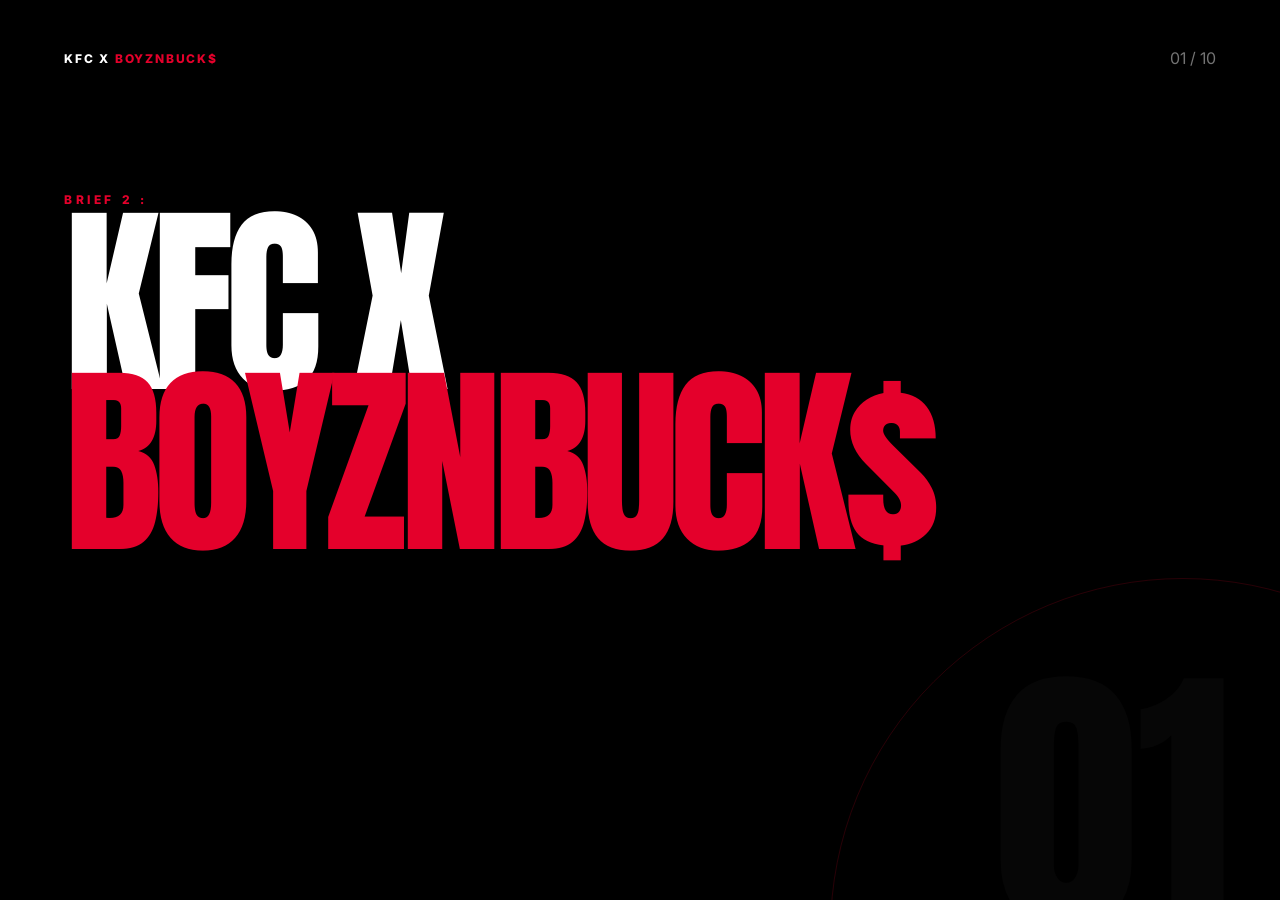
==== commit 4c50060d: "hayii ke i dont know what i broke" ====
--- a/index.html
+++ b/index.html
@@ -7,7 +7,7 @@
 
     <title>KFC × BOYZNBUCK$ | Cultural Ownership</title>
 
-    <!-- Google Fonts -->
+    
       <link rel="preconnect" href="https://fonts.googleapis.com">
     <link rel="preconnect" href="https://fonts.gstatic.com" crossorigin>
 
@@ -17,19 +17,17 @@
     >
 
 
-    <!-- Main Stylesheet -->
+    
     <link rel="stylesheet" href="css/style.css">
 </head>
 
 <body>
 
-    <!-- =================================
-         PAGE 01 — COVER
-    ================================== -->
+    
 
     <main class="cover">
 
-        <!-- TOP BAR -->
+       
         <header class="cover-top">
 
             <div class="brand-label">
@@ -44,7 +42,7 @@
         </header>
 
 
-        <!-- MAIN CONTENT -->
+       
         <section class="cover-content">
 
             <p class="brief">
@@ -58,7 +56,7 @@
             <div class="title-line"></div>
 
 
-            <!-- BOTTOM INFORMATION -->
+           
             <div class="bottom-content">
 
                 <div class="presented">
@@ -91,7 +89,7 @@
         </section>
 
 
-        <!-- SCROLL INDICATOR -->
+        
         <a href="genius.html" class="scroll-indicator">
             <span>SCROLL TO ENTER</span>
             <span class="scroll-arrow">↓</span>
@@ -100,7 +98,7 @@
     </main>
 
 
-    <!-- JavaScript -->
+    
     <script src="js/main.js"></script>
 
 </body>
--- a/css/style.css
+++ b/css/style.css
@@ -1,8 +1,4 @@
-/* =========================================================
-   KFC × BOYZNBUCK$
-   GLOBAL STYLE SYSTEM
-   PAGES 01 — 03
-========================================================= */
+/* PAGE 01  */
 
 :root {
     --black: #000000;
@@ -14,9 +10,7 @@
 }
 
 
-/* =========================================================
-   RESET
-========================================================= */
+
 
 * {
     margin: 0;
@@ -42,9 +36,6 @@
 }
 
 
-/* =========================================================
-   PAGE 01 — COVER
-========================================================= */
 
 .cover {
     position: relative;
@@ -55,13 +46,11 @@
     background: var(--black);
     color: var(--white);
     overflow: hidden;
-
     display: flex;
     flex-direction: column;
 }
 
 
-/* TOP BAR */
 
 .cover-top {
     position: relative;
@@ -87,24 +76,20 @@
     color: var(--faint-white);
 }
 
-
 /* COVER CONTENT */
 
 .cover-content {
     position: relative;
     flex: 1;
-
     display: flex;
     flex-direction: column;
     justify-content: center;
-
     padding: 8vh 0 6vh;
     z-index: 5;
 }
 
 .brief {
     margin-bottom: 1rem;
-
     color: var(--kfc-red);
     font-size: 0.75rem;
     font-weight: 800;
@@ -113,14 +98,11 @@
 }
 
 
-/* MAIN TITLE */
 
 .main-title {
     display: flex;
     flex-direction: column;
-
     margin: 0;
-
     font-family: "Anton", Impact, sans-serif;
     font-size: clamp(6rem, 16vw, 16rem);
     font-weight: 400;
@@ -138,25 +120,20 @@
 }
 
 
-/* TITLE LINE */
 
 .title-line {
     width: min(500px, 45vw);
     height: 1px;
-
     margin-top: 2.5rem;
-
     background: rgba(255, 255, 255, 0.35);
 }
 
 
-/* BOTTOM CONTENT */
 
 .bottom-content {
     display: flex;
     align-items: flex-end;
     justify-content: space-between;
-
     margin-top: 5rem;
 }
 
@@ -168,7 +145,6 @@
 
 .presented span {
     color: var(--faint-white);
-
     font-size: 0.6rem;
     font-weight: 700;
     letter-spacing: 0.2em;
@@ -185,7 +161,6 @@
 .theme {
     display: flex;
     flex-direction: column;
-
     font-family: "Anton", Impact, sans-serif;
     font-size: clamp(2rem, 4vw, 4.5rem);
     line-height: 0.8;
@@ -202,21 +177,17 @@
 }
 
 
-/* SCROLL INDICATOR */
 
 .scroll-indicator {
     position: absolute;
     bottom: 3rem;
     left: 50%;
-
     display: flex;
     flex-direction: column;
     align-items: center;
     gap: 0.5rem;
-
     color: var(--white);
     text-decoration: none;
-
     transform: translateX(-50%);
     z-index: 20;
 }
@@ -230,78 +201,57 @@
 .scroll-arrow {
     color: var(--kfc-red);
     font-size: 1.2rem;
-
     animation: arrowBounce 1.5s ease-in-out infinite;
 }
 
 
-/* PAGE 01 BACKGROUND */
 
 .cover::before {
     content: "";
-
     position: absolute;
     width: 55vw;
     height: 55vw;
-
     right: -20vw;
     bottom: -30vw;
-
     border: 1px solid rgba(228, 0, 43, 0.18);
     border-radius: 50%;
-
     pointer-events: none;
 }
 
 .cover::after {
     content: "01";
-
     position: absolute;
     right: 3rem;
     bottom: -3rem;
-
     font-family: "Anton", Impact, sans-serif;
     font-size: 18rem;
     line-height: 1;
-
     color: rgba(255, 255, 255, 0.025);
-
     pointer-events: none;
 }
 
-
-/* =========================================================
-   PAGE 02 — GENIUS
-========================================================= */
+/* PAGE 02 — A PITCH BY GENIUS */
 
 .genius-page {
     position: relative;
     width: 100%;
     min-height: 100vh;
     min-height: 100svh;
-
     padding: 3rem 4rem 8rem;
-
     background: var(--black);
     color: var(--white);
-
     overflow: hidden;
 }
 
-
-/* TOP BAR */
 
 .genius-top {
     position: absolute;
-
     top: 3rem;
     left: 4rem;
     right: 4rem;
-
     display: flex;
     align-items: center;
     justify-content: space-between;
-
     z-index: 20;
 }
 
@@ -316,63 +266,46 @@
 }
 
 
-/* MAIN CONTENT */
 
 .genius-content {
     position: relative;
-
     width: 100%;
     max-width: 1500px;
-
     min-height: calc(100vh - 12rem);
-
     margin: 0 auto;
-
     display: flex;
     flex-direction: column;
     justify-content: center;
-
     padding-top: 3rem;
-
     z-index: 5;
 }
 
 
-/* A PITCH BY */
 
 .genius-content .intro-label {
     margin-bottom: 1.5rem;
-
-    color: var(--kfc-red);
-
+    color: var(--kfc-red);
     font-size: 0.75rem;
     font-weight: 800;
     letter-spacing: 0.3em;
     text-transform: uppercase;
-
     opacity: 0;
     animation: page2LabelIn 0.8s ease forwards;
     animation-delay: 0.15s;
 }
 
 
-/* NAME */
 
 .genius-name {
     max-width: 1000px;
-
     font-family: "Anton", Impact, sans-serif;
     font-size: clamp(5rem, 12vw, 12rem);
     font-weight: 400;
     line-height: 0.78;
     letter-spacing: -0.04em;
-
-    text-transform: uppercase;
-
-    color: var(--white);
-
+    text-transform: uppercase;
+    color: var(--white);
     opacity: 0;
-
     animation: page2NameIn 1s ease forwards;
     animation-delay: 0.3s;
 }
@@ -382,115 +315,81 @@
 }
 
 
-/* DIVIDER */
 
 .genius-divider {
     width: min(500px, 45vw);
     height: 1px;
-
     margin: 2.5rem 0;
-
     background: rgba(255, 255, 255, 0.3);
-
     transform-origin: left;
-
     animation: dividerIn 1s ease forwards;
 }
 
 
-/* DESCRIPTION */
 
 .genius-description {
     max-width: 700px;
-
     margin-left: 20%;
-
     opacity: 0;
-
     animation: descriptionIn 0.9s ease forwards;
     animation-delay: 0.7s;
 }
 
 .genius-description p {
     color: var(--muted-white);
-
     font-size: clamp(0.9rem, 1.3vw, 1.15rem);
     line-height: 1.7;
     font-weight: 500;
 }
 
 
-/* PAGE 02 BACKGROUND */
 
 .genius-page::before {
     content: "02";
-
     position: absolute;
-
     right: -1rem;
     bottom: -4rem;
-
     font-family: "Anton", Impact, sans-serif;
     font-size: 25rem;
     line-height: 1;
-
     color: rgba(255, 255, 255, 0.025);
-
     pointer-events: none;
 }
 
 .genius-page::after {
     content: "";
-
     position: absolute;
-
     width: 45vw;
     height: 45vw;
-
     left: -25vw;
     top: 15vh;
-
     border: 1px solid rgba(228, 0, 43, 0.12);
     border-radius: 50%;
-
     pointer-events: none;
 }
 
-
-/* =========================================================
-   PAGE 03 — WHO ARE BOYZnBUCK$?
-========================================================= */
+/* PAGE 03 — WHO ARE BOYZnBUCK$? */
 
 .boyz-page {
     position: relative;
-
     width: 100%;
     min-height: 100vh;
-
     padding: 3rem 4rem 8rem;
-
     background: var(--black);
     color: var(--white);
-
     overflow: hidden;
 }
 
 
-/* =========================================================
-   PAGE 03 TOP BAR
-========================================================= */
 
 .boyz-top {
     position: absolute;
-
     top: 3rem;
     left: 4rem;
     right: 4rem;
-
     display: flex;
     align-items: center;
     justify-content: space-between;
-
     z-index: 20;
 }
 
@@ -506,88 +405,56 @@
 }
 
 
-/* =========================================================
-   PAGE 03 MAIN CONTENT
-========================================================= */
 
 .boyz-content {
     position: relative;
-
     width: 100%;
     max-width: 1500px;
-
     margin: 0 auto;
-
     padding-top: 13vh;
-
     z-index: 5;
 }
 
 
-/* =========================================================
-   PAGE 03 HERO
-========================================================= */
 
 .boyz-hero {
     position: relative;
-
     display: flex;
     flex-direction: column;
     align-items: flex-start;
-
     z-index: 5;
 }
 
 
-/* =========================================================
-   THE COLLECTIVE
-========================================================= */
+
 
 .boyz-hero .intro-label {
     display: block;
-
     margin-bottom: 1.8rem;
-
-    color: var(--kfc-red);
-
+    color: var(--kfc-red);
     font-size: 0.75rem;
     font-weight: 800;
     letter-spacing: 0.32em;
     line-height: 1;
-
-    text-transform: uppercase;
-
+    text-transform: uppercase;
     opacity: 0;
-
     animation: collectiveIn 0.7s ease forwards;
     animation-delay: 0.1s;
 }
 
 
-/* =========================================================
-   BOYZnBUCK$ MAIN HEADING
-========================================================= */
 
 .boyz-heading {
     display: block;
-
     margin: 0;
-
     font-family: "Anton", Impact, sans-serif;
-
     font-size: clamp(5.5rem, 13vw, 14rem);
     font-weight: 400;
-
     line-height: 0.76;
-
     letter-spacing: -0.045em;
-
-    text-transform: uppercase;
-
-    color: var(--white);
-
+    text-transform: uppercase;
+    color: var(--white);
     opacity: 0;
-
     animation: headingIn 0.95s ease forwards;
     animation-delay: 0.3s;
 }
@@ -597,389 +464,232 @@
 }
 
 
-/* =========================================================
-   INTRO STATEMENT
-========================================================= */
 
 .intro-statement {
     max-width: 700px;
-
     margin-top: 2.5rem;
-
     font-family: "Anton", Impact, sans-serif;
-
     font-size: clamp(1.8rem, 3.2vw, 3.6rem);
-
     line-height: 0.9;
-
     letter-spacing: -0.02em;
-
-    text-transform: uppercase;
-
-    color: var(--white);
-
+    text-transform: uppercase;
+    color: var(--white);
     opacity: 0;
-
     animation: statementIn 0.8s ease forwards;
     animation-delay: 0.6s;
 }
 
 
-/* =========================================================
-   ARTIST LIST
-========================================================= */
 
 .boyz-members {
     position: relative;
-
     width: 100%;
-
     display: flex;
     flex-wrap: wrap;
     align-items: center;
-
     gap: 0.55rem 1.1rem;
-
     margin-top: 4rem;
     padding: 1.3rem 0;
-
     border-top: 1px solid rgba(255, 255, 255, 0.25);
     border-bottom: 1px solid rgba(255, 255, 255, 0.25);
-
     z-index: 10;
-
     opacity: 0;
-
     animation: membersIn 0.8s ease forwards;
     animation-delay: 0.8s;
 }
 
-
-/* MEMBERS */
-
 .boyz-members span {
     display: inline-block;
-
-    color: var(--white);
-
+    color: var(--white);
     font-size: clamp(0.62rem, 0.85vw, 0.85rem);
-
     font-weight: 800;
-
     letter-spacing: 0.07em;
-
-    text-transform: uppercase;
-
+    text-transform: uppercase;
     white-space: nowrap;
-
     transition:
         color 0.3s ease,
         transform 0.3s ease;
 }
 
-
-/* RED MEMBERS */
-
 .boyz-members .red-name {
     color: var(--kfc-red);
 }
-
-
-/* HOVER */
 
 .boyz-members span:hover {
     transform: translateY(-3px);
 }
 
 
-/* =========================================================
-   PAGE 03 STORY
-========================================================= */
 
 .boyz-story {
     position: relative;
-
     width: 100%;
-
     min-height: 53rem;
-
     margin-top: 3.5rem;
-
     padding-bottom: 5rem;
-
     z-index: 5;
 }
-
-
-/* =========================================================
-   STORY BLOCK
-========================================================= */
 
 .story-block {
     position: absolute;
-
     width: 27%;
-
     padding-top: 1.1rem;
-
     border-top: 1px solid rgba(255, 255, 255, 0.3);
-
     z-index: 5;
-
     opacity: 0;
 }
 
 
-/* =========================================================
-   01 — WHAT THEY DID
-   TOP LEFT
-========================================================= */
 
 .story-left {
     left: 0;
     top: 0;
-
     animation: storyLeftIn 0.8s ease forwards;
     animation-delay: 1s;
 }
 
 
-/* =========================================================
-   02 — WHY THEY MATTER
-   MIDDLE + UNDERNEATH
-========================================================= */
 
 .story-center {
     left: 36%;
     top: 13rem;
-
     animation: storyCenterIn 0.8s ease forwards;
     animation-delay: 1.15s;
 }
 
 
-/* =========================================================
-   03 — WHY THEY FIT KFC
-   BOTTOM RIGHT
-========================================================= */
 
 .story-right {
     right: 0;
     top: 27rem;
-
     animation: storyRightIn 0.8s ease forwards;
     animation-delay: 1.3s;
 }
 
 
-/* =========================================================
-   STORY NUMBER
-========================================================= */
 
 .story-block .info-number {
     display: block;
-
     margin-bottom: 1.2rem;
-
-    color: var(--kfc-red);
-
+    color: var(--kfc-red);
     font-size: 0.65rem;
     font-weight: 800;
-
     letter-spacing: 0.2em;
 }
 
 
-/* =========================================================
-   STORY HEADINGS
-========================================================= */
 
 .story-block h2 {
     margin-bottom: 1.3rem;
-
     font-family: "Anton", Impact, sans-serif;
-
     font-size: clamp(2.5rem, 4vw, 4.8rem);
-
     font-weight: 400;
-
     line-height: 0.82;
-
     letter-spacing: -0.025em;
-
-    text-transform: uppercase;
-
-    color: var(--white);
-}
-
-
-/* RED WORD */
+    text-transform: uppercase;
+    color: var(--white);
+}
 
 .story-block h2 span {
     color: var(--kfc-red);
 }
 
 
-/* =========================================================
-   STORY PARAGRAPHS
-========================================================= */
 
 .story-block p {
     max-width: 420px;
-
     margin-bottom: 1rem;
-
     color: var(--muted-white);
-
     font-size: 0.88rem;
-
     line-height: 1.55;
-
     font-weight: 500;
 }
 
 
-/* =========================================================
-   STREETWISE STATEMENT
-========================================================= */
 
 .story-right strong {
     display: block;
-
     margin-top: 1.5rem;
-
     max-width: 280px;
-
     font-family: "Anton", Impact, sans-serif;
-
     font-size: clamp(1.8rem, 3vw, 3.5rem);
-
     font-weight: 400;
-
     line-height: 0.82;
-
     letter-spacing: -0.02em;
-
-    text-transform: uppercase;
-
-    color: var(--kfc-red);
-}
-
-
-/* =========================================================
-   PAGE 03 BACKGROUND CIRCLE
-========================================================= */
+    text-transform: uppercase;
+    color: var(--kfc-red);
+}
+
+
 
 .boyz-page::before {
     content: "";
-
     position: absolute;
-
     width: 55vw;
     height: 55vw;
-
     right: -25vw;
     top: 8vh;
-
     border: 1px solid rgba(228, 0, 43, 0.15);
-
     border-radius: 50%;
-
     pointer-events: none;
 }
-
-
-/* =========================================================
-   GIANT PAGE NUMBER
-========================================================= */
 
 .boyz-page::after {
     content: "03";
-
     position: absolute;
-
     right: 3rem;
     bottom: 4rem;
-
     font-family: "Anton", Impact, sans-serif;
-
     font-size: 18rem;
-
     line-height: 1;
-
     color: rgba(255, 255, 255, 0.025);
-
     pointer-events: none;
-
     z-index: 1;
 }
 
 
-/* =========================================================
-   PAGE NAVIGATION
-========================================================= */
 
 .page-footer {
     position: absolute;
-
     left: 4rem;
     right: 4rem;
     bottom: 3rem;
-
     display: flex;
     align-items: center;
     justify-content: space-between;
-
     z-index: 50;
 }
 
-
 .page-progress {
     display: flex;
     align-items: center;
-
     gap: 1.5rem;
-
     color: rgba(255, 255, 255, 0.45);
-
     font-size: 0.6rem;
     font-weight: 700;
-
     letter-spacing: 0.18em;
-
-    text-transform: uppercase;
-}
-
+    text-transform: uppercase;
+}
 
 .footer-line {
     width: 80px;
     height: 1px;
-
     background: var(--kfc-red);
 }
-
 
 .page-nav {
     display: inline-block;
-
-    color: var(--white);
-
+    color: var(--white);
     text-decoration: none;
-
     font-size: 0.6rem;
-
     font-weight: 700;
-
     letter-spacing: 0.18em;
-
-    text-transform: uppercase;
-
+    text-transform: uppercase;
     transition:
         color 0.3s ease,
         transform 0.3s ease;
 }
 
-
 .page-nav:hover {
     color: var(--kfc-red);
 }
@@ -992,746 +702,141 @@
     transform: translateX(5px);
 }
 
-
-/* =========================================================
-   ANIMATIONS
-========================================================= */
-
-@keyframes headingIn {
-    from {
-        opacity: 0;
-        transform: translateX(-70px);
-    }
-
-    to {
-        opacity: 1;
-        transform: translateX(0);
-    }
-}
-
-
-@keyframes statementIn {
-    from {
-        opacity: 0;
-        transform: translateY(25px);
-    }
-
-    to {
-        opacity: 1;
-        transform: translateY(0);
-    }
-}
-
-
-@keyframes membersIn {
-    from {
-        opacity: 0;
-        transform: translateY(25px);
-    }
-
-    to {
-        opacity: 1;
-        transform: translateY(0);
-    }
-}
-
-
-@keyframes storyLeftIn {
-    from {
-        opacity: 0;
-        transform: translateX(-40px);
-    }
-
-    to {
-        opacity: 1;
-        transform: translateX(0);
-    }
-}
-
-
-@keyframes storyCenterIn {
-    from {
-        opacity: 0;
-        transform: translateY(40px);
-    }
-
-    to {
-        opacity: 1;
-        transform: translateY(0);
-    }
-}
-
-
-@keyframes storyRightIn {
-    from {
-        opacity: 0;
-        transform: translateX(40px);
-    }
-
-    to {
-        opacity: 1;
-        transform: translateX(0);
-    }
-}
-
-
-@keyframes collectiveIn {
-    from {
-        opacity: 0;
-        transform: translateY(15px);
-    }
-
-    to {
-        opacity: 1;
-        transform: translateY(0);
-    }
-}
-
-
-@keyframes page2LabelIn {
-    from {
-        opacity: 0;
-        transform: translateY(20px);
-    }
-
-    to {
-        opacity: 1;
-        transform: translateY(0);
-    }
-}
-
-
-@keyframes page2NameIn {
-    from {
-        opacity: 0;
-        transform: translateX(-60px);
-    }
-
-    to {
-        opacity: 1;
-        transform: translateX(0);
-    }
-}
-
-
-@keyframes dividerIn {
-    from {
-        transform: scaleX(0);
-    }
-
-    to {
-        transform: scaleX(1);
-    }
-}
-
-
-@keyframes descriptionIn {
-    from {
-        opacity: 0;
-        transform: translateY(30px);
-    }
-
-    to {
-        opacity: 1;
-        transform: translateY(0);
-    }
-}
-
-
-@keyframes arrowBounce {
-    0%,
-    100% {
-        transform: translateY(0);
-    }
-
-    50% {
-        transform: translateY(7px);
-    }
-}
-
-
-/* =========================================================
-   TABLET
-========================================================= */
-
-@media (max-width: 1000px) {
-
-    /* GENERAL */
-
-    .cover,
-    .genius-page,
-    .boyz-page {
-        padding-left: 2rem;
-        padding-right: 2rem;
-    }
-
-
-    /* PAGE 01 */
-
-    .main-title {
-        font-size: clamp(5rem, 14vw, 10rem);
-    }
-
-
-    /* PAGE 02 */
-
-    .genius-top {
-        left: 2rem;
-        right: 2rem;
-    }
-
-    .genius-content {
-        min-height: calc(100vh - 10rem);
-    }
-
-    .genius-name {
-        font-size: clamp(5rem, 13vw, 10rem);
-    }
-
-    .genius-description {
-        margin-left: 10%;
-    }
-
-
-    /* PAGE 03 */
-
-    .boyz-top {
-        left: 2rem;
-        right: 2rem;
-    }
-
-    .boyz-content {
-        padding-top: 11vh;
-    }
-
-    .boyz-heading {
-        font-size: clamp(5rem, 14vw, 10rem);
-    }
-
-    .boyz-members {
-        margin-top: 3rem;
-    }
-
-
-    /*
-       TABLET STORY:
-       Keep the S-shaped movement,
-       but prevent overlap.
-    */
-
-    .boyz-story {
-        min-height: 55rem;
-    }
-
-    .story-block {
-        width: 40%;
-    }
-
-    .story-left {
-        left: 0;
-        top: 0;
-    }
-
-    .story-center {
-        left: 30%;
-        top: 16rem;
-    }
-
-    .story-right {
-        right: 0;
-        top: 32rem;
-    }
-
-
-    .boyz-page::after {
-        right: 1rem;
-        font-size: 12rem;
-    }
-}
-
-
-/* =========================================================
-   MOBILE
-========================================================= */
-
-@media (max-width: 600px) {
-
-    /* GENERAL */
-
-    .cover,
-    .genius-page,
-    .boyz-page {
-        min-height: 100svh;
-
-        padding-left: 1.5rem;
-        padding-right: 1.5rem;
-    }
-
-
-    /* PAGE 01 */
-
-    .cover {
-        padding-top: 1.5rem;
-        padding-bottom: 6rem;
-    }
-
-    .cover-top {
-        padding-top: 0;
-    }
-
-    .brand-label {
-        font-size: 0.6rem;
-    }
-
-    .cover .page-number {
-        font-size: 0.55rem;
-    }
-
-    .cover-content {
-        padding-top: 12vh;
-        padding-bottom: 8vh;
-    }
-
-    .brief {
-        font-size: 0.6rem;
-    }
-
-    .main-title {
-        font-size: clamp(4.3rem, 20vw, 7rem);
-        line-height: 0.8;
-    }
-
-    .title-line {
-        width: 70%;
-        margin-top: 1.8rem;
-    }
-
-    .bottom-content {
-        flex-direction: column;
-        align-items: flex-start;
-
-        gap: 2rem;
-
-        margin-top: 4rem;
-    }
-
-    .theme {
-        font-size: 2.8rem;
-        text-align: left;
-    }
-
-    .scroll-indicator {
-        bottom: 1.5rem;
-    }
-
-    .scroll-indicator span:first-child {
-        font-size: 0.5rem;
-    }
-
-    .cover::after {
-        right: 0;
-        bottom: 0;
-        font-size: 8rem;
-    }
-
-
-    /* PAGE 02 */
-
-    .genius-page {
-        padding-top: 1.5rem;
-        padding-bottom: 7rem;
-    }
-
-    .genius-top {
-        top: 1.5rem;
-        left: 1.5rem;
-        right: 1.5rem;
-    }
-
-    .genius-top .page-label {
-        font-size: 0.6rem;
-    }
-
-    .genius-top .page-number {
-        font-size: 0.55rem;
-    }
-
-    .genius-content {
-        min-height: calc(100svh - 7rem);
-
-        padding-top: 10vh;
-    }
-
-    .genius-content .intro-label {
-        font-size: 0.6rem;
-        margin-bottom: 1.2rem;
-    }
-
-    .genius-name {
-        font-size: clamp(4rem, 19vw, 7rem);
-        line-height: 0.8;
-    }
-
-    .genius-divider {
-        width: 70%;
-        margin: 2rem 0;
-    }
-
-    .genius-description {
-        margin-left: 0;
-        max-width: 100%;
-    }
-
-    .genius-description p {
-        font-size: 0.85rem;
-        line-height: 1.6;
-    }
-
-    .genius-page::before {
-        right: -1rem;
-        bottom: -1rem;
-        font-size: 10rem;
-    }
-
-
-    /* PAGE 03 */
-
-    .boyz-page {
-        padding-top: 1.5rem;
-        padding-bottom: 7rem;
-    }
-
-    .boyz-top {
-        top: 1.5rem;
-        left: 1.5rem;
-        right: 1.5rem;
-    }
-
-    .boyz-top .page-label {
-        font-size: 0.6rem;
-    }
-
-    .boyz-top .page-number {
-        font-size: 0.55rem;
-    }
-
-
-    /* HERO */
-
-    .boyz-content {
-        padding-top: 18vh;
-    }
-
-    .boyz-hero .intro-label {
-        margin-bottom: 1.5rem;
-
-        font-size: 0.6rem;
-        letter-spacing: 0.25em;
-    }
-
-    .boyz-heading {
-        font-size: clamp(4rem, 20vw, 7rem);
-        line-height: 0.8;
-    }
-
-    .intro-statement {
-        margin-top: 1.8rem;
-
-        font-size: clamp(1.7rem, 8vw, 2.8rem);
-    }
-
-
-    /* MEMBERS */
-
-    .boyz-members {
-        margin-top: 3rem;
-
-        gap: 0.5rem 0.7rem;
-
-        padding: 1rem 0;
-    }
-
-    .boyz-members span {
-        font-size: 0.58rem;
-    }
-
-
-    /* STORY */
-
-    .boyz-story {
-        min-height: auto;
-
-        margin-top: 3rem;
-
-        display: flex;
-        flex-direction: column;
-
-        gap: 4rem;
-
-        padding-bottom: 2rem;
-    }
-
-    .story-block,
-    .story-left,
-    .story-center,
-    .story-right {
-        position: relative;
-
-        width: 100%;
-
-        top: auto;
-        left: auto;
-        right: auto;
-
-        margin: 0;
-    }
-
-
-    /*
-       Keep the S movement on mobile.
-    */
-
-    .story-center {
-        padding-left: 12%;
-    }
-
-    .story-right {
-        padding-left: 24%;
-    }
-
-
-    /* STORY TYPOGRAPHY */
-
-    .story-block h2 {
-        font-size: 2.8rem;
-    }
-
-    .story-block p {
-        font-size: 0.82rem;
-    }
-
-    .story-right strong {
-        max-width: 240px;
-        font-size: 2.5rem;
-
-        margin-top: 1.3rem;
-        padding-bottom: 1rem;
-    }
-
-
-    /* NAVIGATION */
-
-    .page-footer {
-        left: 1.5rem;
-        right: 1.5rem;
-        bottom: 1.5rem;
-    }
-
-    .page-progress {
-        display: none;
-    }
-
-    .page-nav {
-        font-size: 0.55rem;
-    }
-
-
-    /* NUMBER */
-
-    .boyz-page::after {
-        right: 0.5rem;
-        bottom: 5rem;
-
-        font-size: 8rem;
-    }
-}
-
-
-/* =========================================================
-   REDUCED MOTION
-========================================================= */
-
-@media (prefers-reduced-motion: reduce) {
-
-    *,
-    *::before,
-    *::after {
-        animation-duration: 0.01ms !important;
-        animation-iteration-count: 1 !important;
-        scroll-behavior: auto !important;
-        transition-duration: 0.01ms !important;
-    }
-}
-
-
-
-/* =========================================================
-   PAGE 04 — THE CULTURAL TRUTH
-   ========================================================= */
+/* PAGE 04 — THE CULTURAL TRUTH*/
 
 .truth-page {
     position: relative;
     width: 100%;
     min-height: 100vh;
     padding: 3rem 4rem 8rem;
-    background: #000;
-    color: #fff;
+    background: var(--black);
+    color: var(--white);
     overflow: hidden;
 }
 
-/* ---------------------------------------------------------
-   TOP BAR
-   --------------------------------------------------------- */
+
 
 .truth-top {
     position: absolute;
     top: 3rem;
     left: 4rem;
     right: 4rem;
-
     display: flex;
     justify-content: space-between;
     align-items: center;
-
     z-index: 10;
 }
 
-/* ---------------------------------------------------------
-   BACKGROUND WORD
-   --------------------------------------------------------- */
+.truth-top .page-label {
+    font-size: 0.75rem;
+    font-weight: 800;
+    letter-spacing: 0.15em;
+    text-transform: uppercase;
+}
+
+.truth-top .page-number {
+    color: var(--faint-white);
+}
+
+
 
 .truth-bg-word {
     position: absolute;
     right: -4vw;
     bottom: 2vh;
-
-    font-family: "Anton", sans-serif;
+    font-family: "Anton", Impact, sans-serif;
     font-size: clamp(14rem, 32vw, 34rem);
     line-height: 0.7;
     letter-spacing: -0.06em;
     text-transform: uppercase;
-
-    color: #fff;
+    color: var(--white);
     opacity: 0.035;
-
     pointer-events: none;
     user-select: none;
-
     animation: truthBgIn 1.8s ease forwards;
 }
 
-/* ---------------------------------------------------------
-   CONTENT
-   --------------------------------------------------------- */
+
 
 .truth-content {
     position: relative;
     z-index: 2;
-
     max-width: 1450px;
     min-height: 78vh;
-
     margin: 0 auto;
     padding-top: 18vh;
-
     display: flex;
     flex-direction: column;
     justify-content: center;
 }
 
-/* ---------------------------------------------------------
-   LABEL
-   --------------------------------------------------------- */
+
 
 .truth-label {
-    color: #e4002b;
-
-    font-family: "Inter", sans-serif;
+    color: var(--kfc-red);
     font-size: 0.75rem;
     font-weight: 800;
-
     letter-spacing: 0.3em;
     text-transform: uppercase;
-
     margin-bottom: 1.5rem;
-
     opacity: 0;
     transform: translateY(20px);
-
     animation: truthLabelIn 0.8s ease forwards;
     animation-delay: 0.1s;
 }
 
-/* ---------------------------------------------------------
-   MAIN HEADING
-   --------------------------------------------------------- */
+
 
 .truth-heading {
     margin: 0;
-
-    font-family: "Anton", sans-serif;
+    font-family: "Anton", Impact, sans-serif;
     font-size: clamp(6rem, 14vw, 14rem);
     font-weight: 400;
-
     line-height: 0.76;
     letter-spacing: -0.045em;
     text-transform: uppercase;
-
-    color: #fff;
-
+    color: var(--white);
     opacity: 0;
     transform: translateY(60px);
-
-    animation: truthHeadingIn 1s cubic-bezier(0.16, 1, 0.3, 1) forwards;
+    animation:
+        truthHeadingIn
+        1s
+        cubic-bezier(0.16, 1, 0.3, 1)
+        forwards;
     animation-delay: 0.25s;
 }
 
 .truth-heading span {
     display: block;
-    color: #e4002b;
-}
-
-/* ---------------------------------------------------------
-   DIVIDER
-   --------------------------------------------------------- */
+    color: var(--kfc-red);
+}
+
+
 
 .truth-divider {
     width: 90px;
     height: 4px;
-
     margin-top: 3rem;
-
-    background: #e4002b;
-
+    background: var(--kfc-red);
     opacity: 0;
     transform: scaleX(0);
     transform-origin: left;
-
     animation: truthDividerIn 0.8s ease forwards;
     animation-delay: 0.8s;
 }
 
-/* ---------------------------------------------------------
-   STATEMENT
-   --------------------------------------------------------- */
+
 
 .truth-statement {
     max-width: 850px;
-
     margin-top: 3rem;
-
-    font-family: "Inter", sans-serif;
     font-size: clamp(1.3rem, 2.2vw, 2.4rem);
     font-weight: 500;
-
     line-height: 1.25;
     letter-spacing: -0.025em;
-
     color: rgba(255, 255, 255, 0.72);
-
     opacity: 0;
     transform: translateY(35px);
-
     animation: truthStatementIn 1s ease forwards;
     animation-delay: 1s;
 }
@@ -1744,46 +849,352 @@
     margin-top: 1.2rem;
 }
 
-/* ---------------------------------------------------------
-   HIGHLIGHTED STATEMENT
-   --------------------------------------------------------- */
+
 
 .truth-highlight {
-    font-family: "Anton", sans-serif;
-
+    font-family: "Anton", Impact, sans-serif;
     font-size: clamp(2.2rem, 4vw, 4.5rem);
     line-height: 0.95;
-
     text-transform: uppercase;
     letter-spacing: -0.025em;
-
-    color: #fff;
-}
-
-.truth-highlight::first-line {
-    color: #e4002b;
-}
-
-/* ---------------------------------------------------------
-   FOOTER
-   --------------------------------------------------------- */
+    color: var(--white);
+}
+
+
 
 .truth-page .page-footer {
     position: absolute;
     left: 4rem;
     right: 4rem;
     bottom: 3rem;
-
     display: flex;
     justify-content: space-between;
     align-items: center;
-
     z-index: 10;
 }
 
-/* ---------------------------------------------------------
-   ANIMATIONS
-   --------------------------------------------------------- */
+/* PAGE 05 — THE BIG IDEA */
+
+.big-idea-page {
+    position: relative;
+    width: 100%;
+    min-height: 100vh;
+    padding: 3rem 4rem 7rem;
+    background: var(--black);
+    color: var(--white);
+    overflow: hidden;
+}
+
+
+
+.big-idea-page::before {
+    content: "";
+    position: absolute;
+    width: 55vw;
+    height: 55vw;
+    right: -28vw;
+    top: 5vh;
+    border: 1px solid rgba(228, 0, 43, 0.12);
+    border-radius: 50%;
+    pointer-events: none;
+}
+
+
+
+.big-idea-page::after {
+    content: "05";
+    position: absolute;
+    right: 2rem;
+    bottom: 3rem;
+    font-family: "Anton", Impact, sans-serif;
+    font-size: 20rem;
+    line-height: 0.8;
+    color: rgba(255, 255, 255, 0.025);
+    pointer-events: none;
+    z-index: 0;
+}
+
+
+
+.big-idea-top {
+    position: absolute;
+    top: 3rem;
+    left: 4rem;
+    right: 4rem;
+    display: flex;
+    align-items: center;
+    justify-content: space-between;
+    z-index: 20;
+}
+
+
+.big-idea-content {
+    position: relative;
+    width: 100%;
+    max-width: 1500px;
+    margin: 0 auto;
+    padding-top: 15vh;
+    z-index: 5;
+}
+
+
+
+.big-idea-label {
+    margin-bottom: 1.2rem;
+    color: var(--kfc-red);
+    font-size: 0.7rem;
+    font-weight: 800;
+    letter-spacing: 0.3em;
+    text-transform: uppercase;
+    opacity: 0;
+    transform: translateY(20px);
+    transition:
+        opacity 0.7s ease,
+        transform 0.7s ease;
+}
+
+.big-idea-label.show {
+    opacity: 1;
+    transform: translateY(0);
+}
+
+
+
+.big-idea-heading {
+    max-width: 1200px;
+    margin: 0;
+    font-family: "Anton", Impact, sans-serif;
+    font-size: clamp(4.5rem, 10vw, 11rem);
+    font-weight: 400;
+    line-height: 0.78;
+    letter-spacing: -0.045em;
+    text-transform: uppercase;
+    color: var(--white);
+    opacity: 0;
+    transform: translateY(50px);
+    transition:
+        opacity 0.9s ease,
+        transform 0.9s ease;
+}
+
+.big-idea-heading.show {
+    opacity: 1;
+    transform: translateY(0);
+}
+
+.big-idea-heading span {
+    display: block;
+    color: var(--kfc-red);
+}
+
+
+
+.big-idea-copy {
+    max-width: 760px;
+    margin-top: 3rem;
+    margin-left: 18%;
+    color: var(--muted-white);
+    font-size: clamp(0.85rem, 1.2vw, 1.05rem);
+    font-weight: 500;
+    line-height: 1.65;
+    letter-spacing: 0.01em;
+    text-transform: uppercase;
+    opacity: 0;
+    transform: translateY(30px);
+    transition:
+        opacity 0.8s ease,
+        transform 0.8s ease;
+}
+
+.big-idea-copy.show {
+    opacity: 1;
+    transform: translateY(0);
+}
+
+
+
+.big-idea-statement {
+    margin-top: 3.5rem;
+    display: flex;
+    flex-direction: column;
+    opacity: 0;
+    transform: translateY(25px);
+    transition:
+        opacity 0.8s ease,
+        transform 0.8s ease;
+}
+
+.big-idea-statement.show {
+    opacity: 1;
+    transform: translateY(0);
+}
+
+.big-idea-statement span {
+    color: var(--faint-white);
+    font-size: 0.65rem;
+    font-weight: 800;
+    letter-spacing: 0.2em;
+    text-transform: uppercase;
+}
+
+.big-idea-statement strong {
+    max-width: 1000px;
+    margin-top: 0.6rem;
+    font-family: "Anton", Impact, sans-serif;
+    font-size: clamp(2.8rem, 6vw, 6.5rem);
+    font-weight: 400;
+    line-height: 0.82;
+    letter-spacing: -0.025em;
+    text-transform: uppercase;
+    color: var(--white);
+}
+
+.big-idea-statement strong span {
+    color: var(--kfc-red);
+}
+
+
+
+@keyframes arrowBounce {
+    0%,
+    100% {
+        transform: translateY(0);
+    }
+
+    50% {
+        transform: translateY(7px);
+    }
+}
+
+@keyframes page2LabelIn {
+    from {
+        opacity: 0;
+        transform: translateY(20px);
+    }
+
+    to {
+        opacity: 1;
+        transform: translateY(0);
+    }
+}
+
+@keyframes page2NameIn {
+    from {
+        opacity: 0;
+        transform: translateX(-60px);
+    }
+
+    to {
+        opacity: 1;
+        transform: translateX(0);
+    }
+}
+
+@keyframes dividerIn {
+    from {
+        transform: scaleX(0);
+    }
+
+    to {
+        transform: scaleX(1);
+    }
+}
+
+@keyframes descriptionIn {
+    from {
+        opacity: 0;
+        transform: translateY(30px);
+    }
+
+    to {
+        opacity: 1;
+        transform: translateY(0);
+    }
+}
+
+@keyframes collectiveIn {
+    from {
+        opacity: 0;
+        transform: translateY(15px);
+    }
+
+    to {
+        opacity: 1;
+        transform: translateY(0);
+    }
+}
+
+@keyframes headingIn {
+    from {
+        opacity: 0;
+        transform: translateX(-70px);
+    }
+
+    to {
+        opacity: 1;
+        transform: translateX(0);
+    }
+}
+
+@keyframes statementIn {
+    from {
+        opacity: 0;
+        transform: translateY(25px);
+    }
+
+    to {
+        opacity: 1;
+        transform: translateY(0);
+    }
+}
+
+@keyframes membersIn {
+    from {
+        opacity: 0;
+        transform: translateY(25px);
+    }
+
+    to {
+        opacity: 1;
+        transform: translateY(0);
+    }
+}
+
+@keyframes storyLeftIn {
+    from {
+        opacity: 0;
+        transform: translateX(-40px);
+    }
+
+    to {
+        opacity: 1;
+        transform: translateX(0);
+    }
+}
+
+@keyframes storyCenterIn {
+    from {
+        opacity: 0;
+        transform: translateY(40px);
+    }
+
+    to {
+        opacity: 1;
+        transform: translateY(0);
+    }
+}
+
+@keyframes storyRightIn {
+    from {
+        opacity: 0;
+        transform: translateX(40px);
+    }
+
+    to {
+        opacity: 1;
+        transform: translateX(0);
+    }
+}
 
 @keyframes truthLabelIn {
     from {
@@ -1845,24 +1256,54 @@
     }
 }
 
-/* ---------------------------------------------------------
-   TABLET
-   --------------------------------------------------------- */
+
 
 @media (max-width: 1000px) {
-
-    .truth-page {
-        padding: 2rem 2rem 7rem;
-    }
-
-    .truth-top {
-        top: 2rem;
+    .cover,
+    .genius-page,
+    .boyz-page,
+    .truth-page,
+    .big-idea-page {
+        padding-left: 2rem;
+        padding-right: 2rem;
+    }
+
+    .genius-top,
+    .boyz-top,
+    .truth-top,
+    .big-idea-top {
         left: 2rem;
         right: 2rem;
     }
 
-    .truth-content {
-        padding-top: 17vh;
+    .genius-name {
+        font-size: clamp(5rem, 13vw, 10rem);
+    }
+
+    .genius-description {
+        margin-left: 10%;
+    }
+
+    .boyz-heading {
+        font-size: clamp(5rem, 14vw, 10rem);
+    }
+
+    .boyz-story {
+        min-height: 55rem;
+    }
+
+    .story-block {
+        width: 40%;
+    }
+
+    .story-center {
+        left: 30%;
+        top: 16rem;
+    }
+
+    .story-right {
+        right: 0;
+        top: 32rem;
     }
 
     .truth-heading {
@@ -1873,6 +1314,15 @@
         max-width: 700px;
     }
 
+    .big-idea-heading {
+        font-size: clamp(4.5rem, 10vw, 9rem);
+    }
+
+    .big-idea-copy {
+        margin-left: 10%;
+    }
+
+    .page-footer,
     .truth-page .page-footer {
         left: 2rem;
         right: 2rem;
@@ -1880,21 +1330,213 @@
     }
 }
 
-/* ---------------------------------------------------------
-   MOBILE
-   --------------------------------------------------------- */
+
 
 @media (max-width: 600px) {
-
-    .truth-page {
+    .cover,
+    .genius-page,
+    .boyz-page,
+    .truth-page,
+    .big-idea-page {
         min-height: 100svh;
-        padding: 1.5rem 1.5rem 7rem;
-    }
-
-    .truth-top {
+        padding-left: 1.5rem;
+        padding-right: 1.5rem;
+    }
+
+    /* PAGE 01 */
+
+    .cover {
+        padding-top: 1.5rem;
+        padding-bottom: 6rem;
+    }
+
+    .brand-label {
+        font-size: 0.6rem;
+    }
+
+    .cover .page-number {
+        font-size: 0.55rem;
+    }
+
+    .cover-content {
+        padding-top: 12vh;
+        padding-bottom: 8vh;
+    }
+
+    .brief {
+        font-size: 0.6rem;
+    }
+
+    .main-title {
+        font-size: clamp(4.3rem, 20vw, 7rem);
+        line-height: 0.8;
+    }
+
+    .title-line {
+        width: 70%;
+        margin-top: 1.8rem;
+    }
+
+    .bottom-content {
+        flex-direction: column;
+        align-items: flex-start;
+        gap: 2rem;
+        margin-top: 4rem;
+    }
+
+    .theme {
+        font-size: 2.8rem;
+        text-align: left;
+    }
+
+    .scroll-indicator {
+        bottom: 1.5rem;
+    }
+
+    .cover::after {
+        right: 0;
+        bottom: 0;
+        font-size: 8rem;
+    }
+
+    /* PAGE 02 */
+
+    .genius-page {
+        padding-top: 1.5rem;
+        padding-bottom: 7rem;
+    }
+
+    .genius-top,
+    .boyz-top,
+    .truth-top,
+    .big-idea-top {
         top: 1.5rem;
         left: 1.5rem;
         right: 1.5rem;
+    }
+
+    .genius-top .page-label,
+    .boyz-top .page-label,
+    .truth-top .page-label {
+        font-size: 0.6rem;
+    }
+
+    .genius-top .page-number,
+    .boyz-top .page-number {
+        font-size: 0.55rem;
+    }
+
+    .genius-content {
+        min-height: calc(100svh - 7rem);
+        padding-top: 10vh;
+    }
+
+    .genius-content .intro-label {
+        font-size: 0.6rem;
+        margin-bottom: 1.2rem;
+    }
+
+    .genius-name {
+        font-size: clamp(4rem, 19vw, 7rem);
+        line-height: 0.8;
+    }
+
+    .genius-divider {
+        width: 70%;
+        margin: 2rem 0;
+    }
+
+    .genius-description {
+        margin-left: 0;
+        max-width: 100%;
+    }
+
+    .genius-description p {
+        font-size: 0.85rem;
+        line-height: 1.6;
+    }
+
+    /* PAGE 03 */
+
+    .boyz-page {
+        padding-top: 1.5rem;
+        padding-bottom: 7rem;
+    }
+
+    .boyz-content {
+        padding-top: 18vh;
+    }
+
+    .boyz-hero .intro-label {
+        margin-bottom: 1.5rem;
+        font-size: 0.6rem;
+        letter-spacing: 0.25em;
+    }
+
+    .boyz-heading {
+        font-size: clamp(4rem, 20vw, 7rem);
+        line-height: 0.8;
+    }
+
+    .intro-statement {
+        margin-top: 1.8rem;
+        font-size: clamp(1.7rem, 8vw, 2.8rem);
+    }
+
+    .boyz-members {
+        margin-top: 3rem;
+        gap: 0.5rem 0.7rem;
+        padding: 1rem 0;
+    }
+
+    .boyz-members span {
+        font-size: 0.58rem;
+    }
+
+    .boyz-story {
+        min-height: auto;
+        margin-top: 3rem;
+        display: flex;
+        flex-direction: column;
+        gap: 4rem;
+        padding-bottom: 2rem;
+    }
+
+    .story-block {
+        position: relative;
+        width: 100%;
+        top: auto;
+        left: auto;
+        right: auto;
+        margin: 0;
+    }
+
+    .story-center {
+        padding-left: 12%;
+    }
+
+    .story-right {
+        padding-left: 24%;
+    }
+
+    .story-block h2 {
+        font-size: 2.8rem;
+    }
+
+    .story-block p {
+        font-size: 0.82rem;
+    }
+
+    .story-right strong {
+        max-width: 240px;
+        font-size: 2.5rem;
+    }
+
+    /* PAGE 04 */
+
+    .truth-page {
+        padding-top: 1.5rem;
+        padding-bottom: 7rem;
     }
 
     .truth-content {
@@ -1920,296 +1562,88 @@
 
     .truth-statement {
         margin-top: 2rem;
-
         font-size: 1.15rem;
         line-height: 1.3;
     }
 
     .truth-highlight {
         font-size: clamp(2rem, 10vw, 3.5rem);
-        line-height: 0.95;
     }
 
     .truth-bg-word {
         right: -8vw;
         bottom: 12vh;
-
         font-size: 45vw;
     }
 
+    /* PAGE 05 */
+
+    .big-idea-page {
+        padding-top: 1.5rem;
+        padding-bottom: 7rem;
+    }
+
+    .big-idea-content {
+        padding-top: 18vh;
+    }
+
+    .big-idea-label {
+        font-size: 0.6rem;
+        letter-spacing: 0.22em;
+        margin-bottom: 1rem;
+    }
+
+    .big-idea-heading {
+        font-size: clamp(3.8rem, 18vw, 6.5rem);
+        line-height: 0.8;
+    }
+
+    .big-idea-copy {
+        margin-left: 0;
+        margin-top: 2rem;
+        max-width: 100%;
+        font-size: 0.8rem;
+        line-height: 1.55;
+    }
+
+    .big-idea-statement {
+        margin-top: 2.5rem;
+    }
+
+    .big-idea-statement span {
+        font-size: 0.55rem;
+    }
+
+    .big-idea-statement strong {
+        font-size: clamp(2.2rem, 10vw, 3.8rem);
+        line-height: 0.85;
+    }
+
+    .big-idea-page::after {
+        right: 0;
+        bottom: 1rem;
+        font-size: 8rem;
+    }
+
+    /* GLOBAL FOOTER */
+
+    .page-footer,
     .truth-page .page-footer {
         left: 1.5rem;
         right: 1.5rem;
         bottom: 1.5rem;
     }
 
-    .truth-page .page-progress {
-        display: none;
-    }
-}
-
-/* ---------------------------------------------------------
-   REDUCED MOTION
-   --------------------------------------------------------- */
-
-@media (prefers-reduced-motion: reduce) {
-
-    .truth-label,
-    .truth-heading,
-    .truth-divider,
-    .truth-statement,
-    .truth-bg-word {
-        animation: none;
-        opacity: 1;
-        transform: none;
-    }
-}
-
-/* =====================================================
-   RESET
-===================================================== */
-* {
-    margin: 0;
-    padding: 0;
-    box-sizing: border-box;
-}
-
-html, body {
-    height: 100%;
-}
-
-body {
-    background: #0b0c10;
-    color: #ffffff;
-    font-family: 'Inter', sans-serif;
-    overflow-x: hidden;
-}
-
-/* =====================================================
-   COLOR / FONT VARIABLES
-===================================================== */
-:root {
-    --kfc-red: #e4002b;
-    --bg-dark: #0b0c10;
-    --text-white: #ffffff;
-    --text-gray: #9ca0a8;
-    --line-gray: rgba(255, 255, 255, 0.15);
-}
-
-/* =====================================================
-   PAGE WRAPPER
-===================================================== */
-.big-idea-page {
-    min-height: 100vh;
-    display: flex;
-    flex-direction: column;
-    justify-content: space-between;
-    padding: 40px 60px;
-    background: var(--bg-dark);
-    opacity: 0;
-    transform: translateY(20px);
-    transition: opacity 0.8s ease, transform 0.8s ease;
-}
-
-.big-idea-page.big-idea-loaded {
-    opacity: 1;
-    transform: translateY(0);
-}
-
-/* =====================================================
-   TOP BAR
-===================================================== */
-.big-idea-top {
-    display: flex;
-    justify-content: space-between;
-    align-items: center;
-}
-
-.page-label,
-.page-number {
-    font-size: 13px;
-    font-weight: 700;
-    letter-spacing: 2px;
-    text-transform: uppercase;
-    color: var(--text-white);
-}
-
-/* =====================================================
-   MAIN CONTENT
-===================================================== */
-.big-idea-content {
-    flex: 1;
-    display: flex;
-    flex-direction: column;
-    justify-content: center;
-    max-width: 900px;
-    margin-top: 40px;
-}
-
-.big-idea-label {
-    font-size: 13px;
-    font-weight: 800;
-    letter-spacing: 3px;
-    text-transform: uppercase;
-    color: var(--kfc-red);
-    margin-bottom: 20px;
-}
-
-.big-idea-heading {
-    font-family: 'Anton', sans-serif;
-    font-weight: 400;
-    text-transform: uppercase;
-    font-size: clamp(38px, 6vw, 72px);
-    line-height: 1.05;
-    color: var(--text-white);
-    letter-spacing: 0.5px;
-}
-
-.big-idea-heading span {
-    color: var(--kfc-red);
-}
-
-.big-idea-line {
-    width: 70px;
-    height: 4px;
-    background: var(--kfc-red);
-    margin: 30px 0;
-}
-
-/* =====================================================
-   SUPPORTING COPY
-===================================================== */
-.big-idea-copy {
-    max-width: 650px;
-}
-
-.big-idea-main-copy {
-    font-size: 15px;
-    font-weight: 700;
-    letter-spacing: 0.5px;
-    text-transform: uppercase;
-    color: var(--text-white);
-    line-height: 1.6;
-    margin-bottom: 12px;
-}
-
-.big-idea-location {
-    font-size: 13px;
-    font-weight: 600;
-    letter-spacing: 1px;
-    text-transform: uppercase;
-    color: var(--text-gray);
-}
-
-/* =====================================================
-   BOTTOM STATEMENT
-===================================================== */
-.big-idea-bottom {
-    display: flex;
-    justify-content: space-between;
-    align-items: center;
-    border-top: 1px solid var(--line-gray);
-    margin-top: 50px;
-    padding-top: 25px;
-}
-
-.big-idea-bottom span {
-    font-size: 13px;
-    font-weight: 600;
-    letter-spacing: 1px;
-    text-transform: uppercase;
-    color: var(--text-gray);
-}
-
-.big-idea-bottom strong {
-    font-family: 'Anton', sans-serif;
-    font-weight: 400;
-    font-size: clamp(22px, 3vw, 34px);
-    text-transform: uppercase;
-    color: var(--text-white);
-}
-
-/* =====================================================
-   LOCATION TAG
-===================================================== */
-.big-idea-location-tag {
-    position: absolute;
-    top: 40px;
-    right: 60px;
-    font-size: 11px;
-    font-weight: 700;
-    letter-spacing: 1.5px;
-    text-transform: uppercase;
-    color: var(--text-white);
-    border: 1px solid var(--line-gray);
-    padding: 8px 16px;
-    border-radius: 30px;
-}
-
-/* =====================================================
-   FOOTER
-===================================================== */
-.page-footer {
-    display: flex;
-    justify-content: space-between;
-    align-items: center;
-    padding-top: 30px;
-}
-
-.page-nav {
-    font-size: 13px;
-    font-weight: 700;
-    letter-spacing: 1px;
-    text-transform: uppercase;
-    color: var(--text-white);
-    text-decoration: none;
-    transition: color 0.2s ease, opacity 0.2s ease;
-}
-
-.page-nav:hover {
-    color: var(--kfc-red);
-}
-
-.page-progress {
-    display: flex;
-    align-items: center;
-    gap: 15px;
-    font-size: 12px;
-    font-weight: 600;
-    letter-spacing: 1.5px;
-    text-transform: uppercase;
-    color: var(--text-gray);
-}
-
-.footer-line {
-    width: 40px;
-    height: 1px;
-    background: var(--line-gray);
-}
-
-/* =====================================================
-   RESPONSIVE
-===================================================== */
-@media (max-width: 768px) {
-    .big-idea-page {
-        padding: 25px 25px;
-    }
-
-    .big-idea-bottom {
-        flex-direction: column;
-        align-items: flex-start;
-        gap: 15px;
-    }
-
-    .big-idea-location-tag {
-        position: static;
-        display: inline-block;
-        margin-top: 20px;
-    }
-
-    .page-footer {
-        flex-direction: column;
-        gap: 15px;
-        text-align: center;
+    .page-progress {
+        gap: 0.8rem;
+        font-size: 0.5rem;
+    }
+
+    .footer-line {
+        width: 45px;
+    }
+
+    .page-nav {
+        font-size: 0.5rem;
     }
 }
